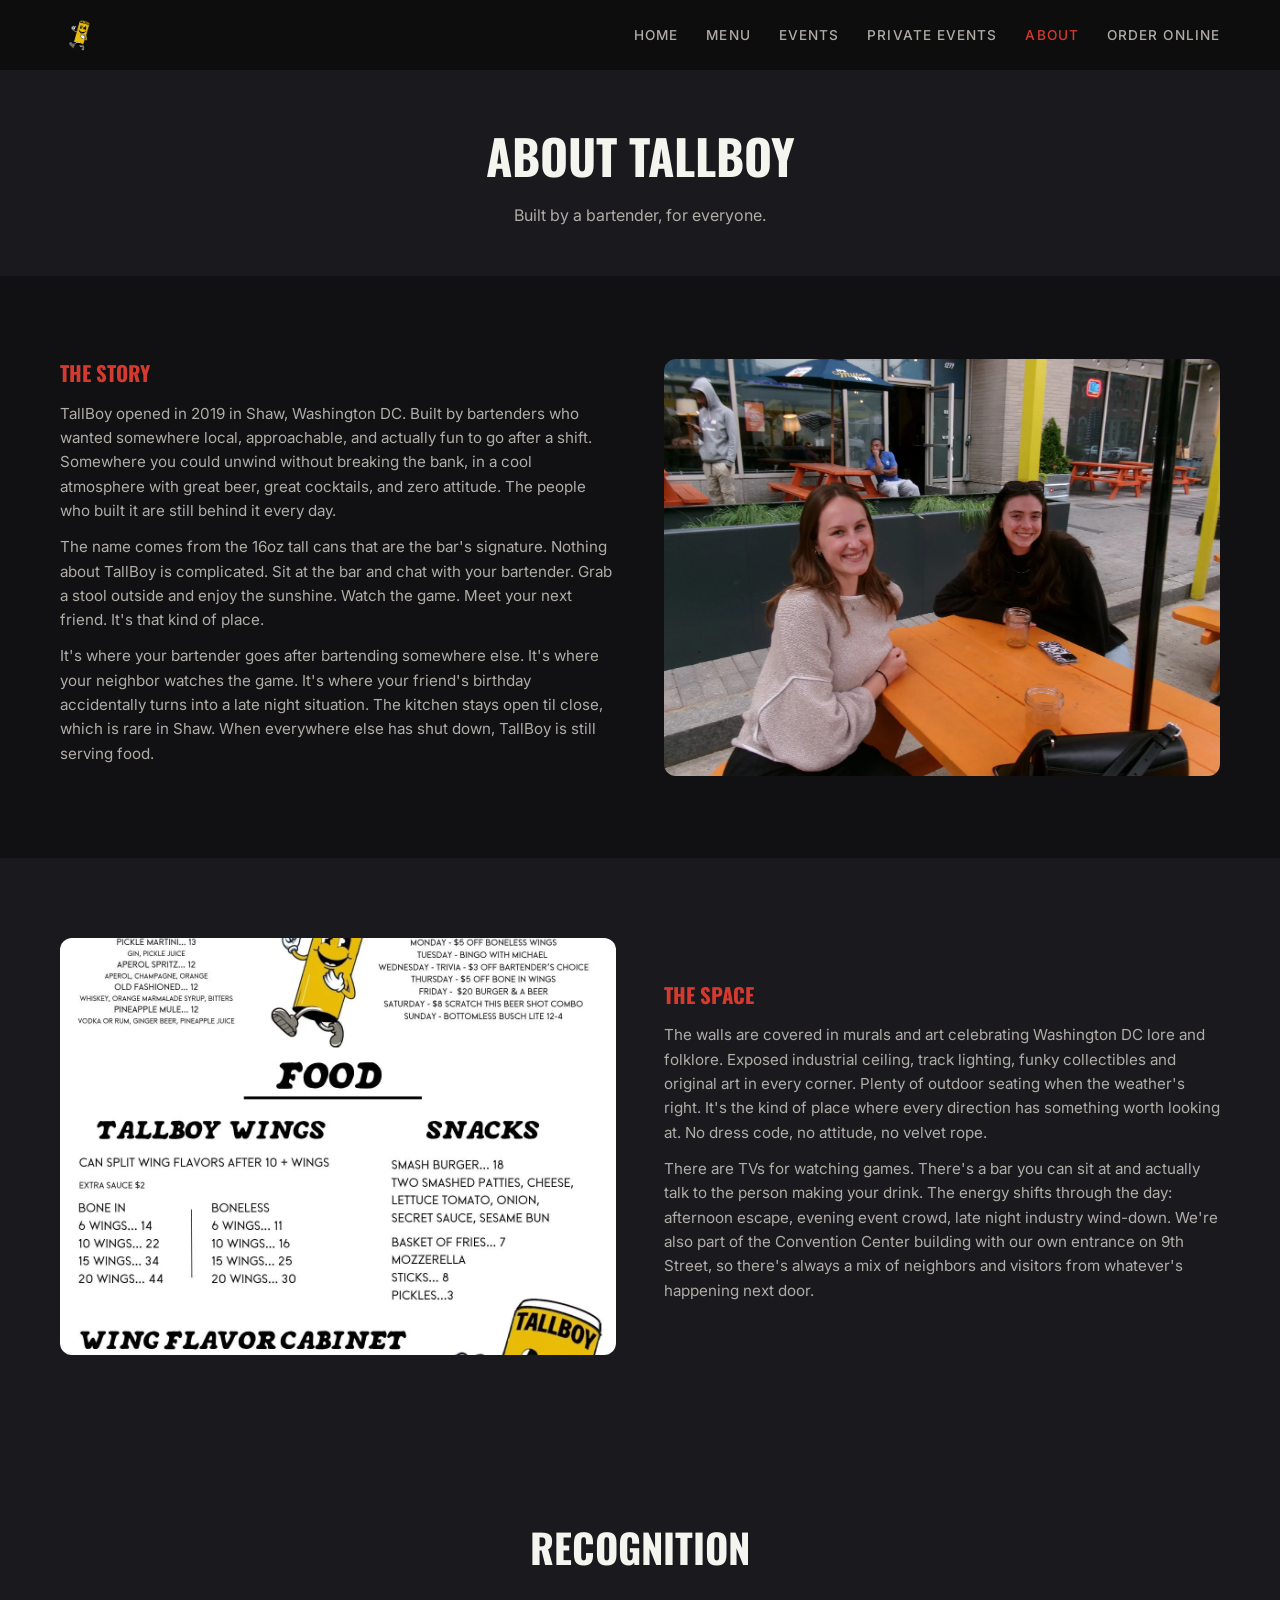
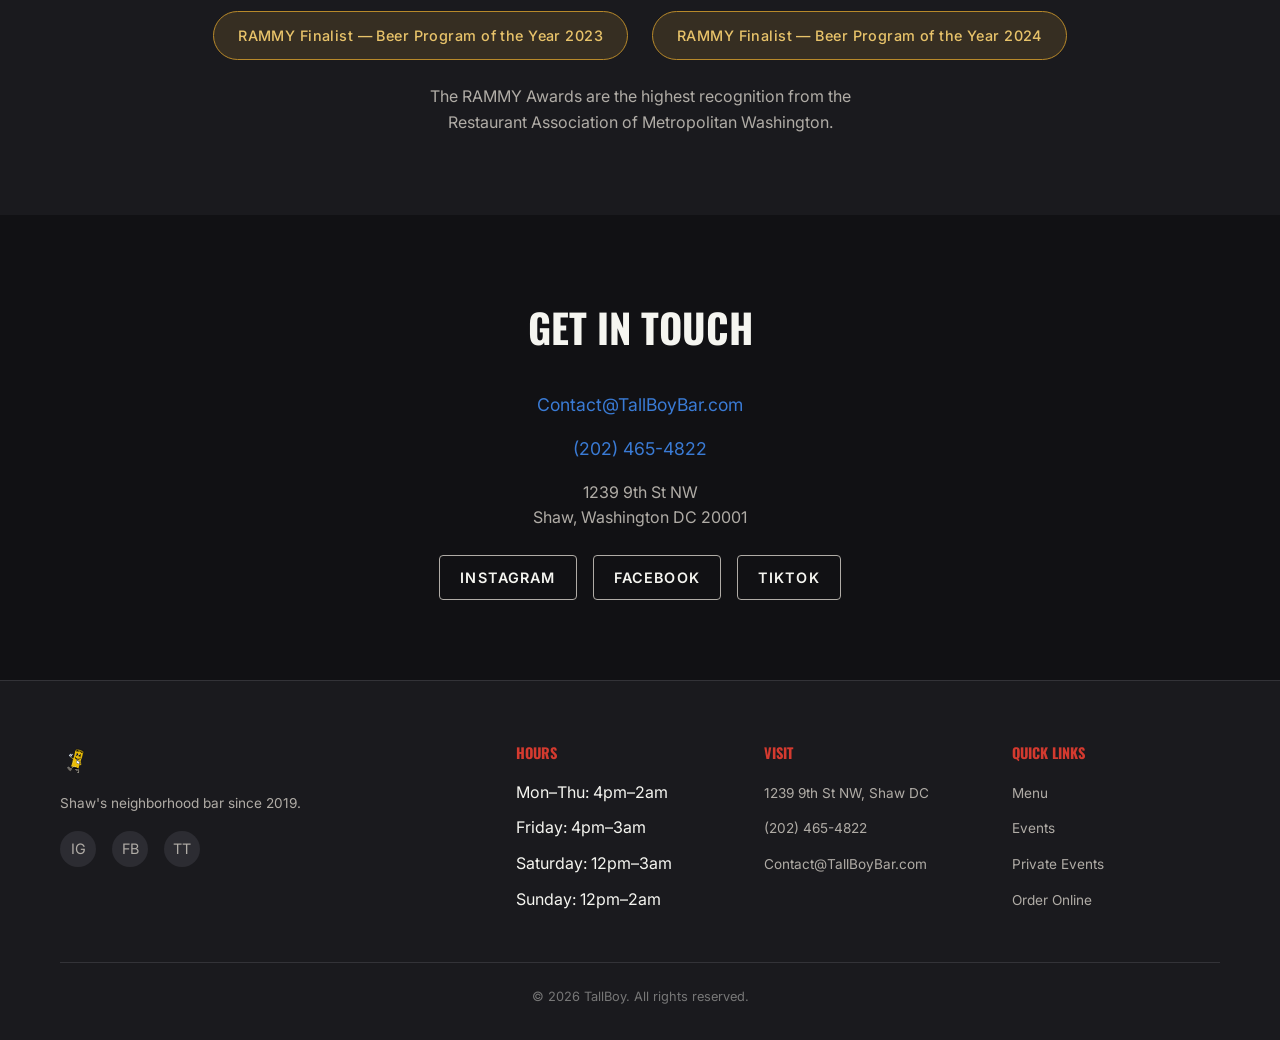
==== about.html @ 4f890cd6 "TallBoy website v2: full menu, live beer list, happy hour, daily deals" ====
<!DOCTYPE html>
<html lang="en">
<head>
  <meta charset="UTF-8">
  <meta name="viewport" content="width=device-width, initial-scale=1.0">
  <title>About — TallBoy | Shaw DC</title>
  <meta name="description" content="TallBoy is a neighborhood bar in Shaw, DC, opened in 2019. Built by bartenders, for bartenders and everyone else. RAMMY-nominated beer, smoked wings, late night food.">

  <meta property="og:title" content="About TallBoy — Shaw's Neighborhood Bar">
  <meta property="og:description" content="Opened in 2019 by a bartender who built the bar he always wanted to drink at. Shaw, DC.">

  <script type="application/ld+json">
  {
    "@context": "https://schema.org",
    "@type": "AboutPage",
    "mainEntity": {
      "@type": "BarOrPub",
      "name": "TallBoy",
      "description": "Shaw's neighborhood bar since 2019. Built by bartenders who wanted somewhere local, approachable, and actually fun. RAMMY-nominated beer program, smoked wings, late night kitchen open til close, outdoor seating, and daily deals every night. Owner operated with the same people who built it still behind it every day.",
      "url": "https://tallboybar.com",
      "telephone": "(202) 465-4822",
      "email": "Contact@TallBoyBar.com",
      "foundingDate": "2019",
      "address": {
        "@type": "PostalAddress",
        "streetAddress": "1239 9th St NW",
        "addressLocality": "Washington",
        "addressRegion": "DC",
        "postalCode": "20001",
        "addressCountry": "US"
      },
      "award": ["RAMMY Finalist, Beer Program of the Year (2023)", "RAMMY Finalist, Beer Program of the Year (2024)"],
      "amenityFeature": [
        { "@type": "LocationFeatureSpecification", "name": "Late Night Kitchen", "value": true, "description": "Kitchen stays open til close. One of the only late night food options in Shaw." },
        { "@type": "LocationFeatureSpecification", "name": "Outdoor Seating", "value": true },
        { "@type": "LocationFeatureSpecification", "name": "Owner Operated", "value": true, "description": "The people who built TallBoy are still behind it every day." },
        { "@type": "LocationFeatureSpecification", "name": "No Rental Fee for Private Events", "value": true },
        { "@type": "LocationFeatureSpecification", "name": "Convention Center Adjacent", "value": true, "description": "Part of the Convention Center building with own entrance on 9th Street." },
        { "@type": "LocationFeatureSpecification", "name": "Pop Art and Murals", "value": true, "description": "Walls covered in murals and original art celebrating Washington DC lore and folklore." }
      ],
      "keywords": "owner operated bar, neighborhood bar Shaw DC, late night food Shaw, convention center bar DC, RAMMY nominated beer, bartender owned bar, outdoor seating bar DC"
    }
  }
  </script>

  <link rel="preconnect" href="https://fonts.googleapis.com">
  <link rel="preconnect" href="https://fonts.gstatic.com" crossorigin>
  <link href="https://fonts.googleapis.com/css2?family=Inter:wght@400;500;600;700&family=Oswald:wght@400;500;600;700&display=swap" rel="stylesheet">
  <link rel="stylesheet" href="styles.css">
</head>
<body>

  <nav class="nav">
    <div class="nav-inner">
      <a href="index.html"><img src="assets/images/tallboy-logo.png" alt="TallBoy" class="nav-logo" onerror="this.outerHTML='<span style=&quot;font-family:Oswald;font-size:1.5rem;font-weight:700;color:#d43a2f;&quot;>TALLBOY</span>'"></a>
      <ul class="nav-links">
        <li><a href="index.html">Home</a></li>
        <li><a href="menu.html">Menu</a></li>
        <li><a href="events.html">Events</a></li>
        <li><a href="private-events.html">Private Events</a></li>
        <li><a href="about.html">About</a></li>
        <li><a href="https://order.toasttab.com/online/tallboy" target="_blank" rel="noopener">Order Online</a></li>
      </ul>
      <button class="nav-toggle" onclick="toggleNav()" aria-label="Toggle navigation"><span></span><span></span><span></span></button>
    </div>
  </nav>

  <div class="page-header">
    <div class="container">
      <h1>About TallBoy</h1>
      <p>Built by a bartender, for everyone.</p>
    </div>
  </div>

  <!-- The Story -->
  <section class="section">
    <div class="container">
      <div class="about-grid">
        <div class="about-text">
          <h3>The Story</h3>
          <p>TallBoy opened in 2019 in Shaw, Washington DC. Built by bartenders who wanted somewhere local, approachable, and actually fun to go after a shift. Somewhere you could unwind without breaking the bank, in a cool atmosphere with great beer, great cocktails, and zero attitude. The people who built it are still behind it every day.</p>
          <p>The name comes from the 16oz tall cans that are the bar's signature. Nothing about TallBoy is complicated. Sit at the bar and chat with your bartender. Grab a stool outside and enjoy the sunshine. Watch the game. Meet your next friend. It's that kind of place.</p>
          <p>It's where your bartender goes after bartending somewhere else. It's where your neighbor watches the game. It's where your friend's birthday accidentally turns into a late night situation. The kitchen stays open til close, which is rare in Shaw. When everywhere else has shut down, TallBoy is still serving food.</p>
        </div>
        <div class="about-img" style="background-image: url('assets/images/tallboy-interior.jpg'); background-size: cover; background-position: center;">
          <span style="display: none;">TallBoy interior</span>
        </div>
      </div>
    </div>
  </section>

  <!-- The Space -->
  <section class="section section-dark">
    <div class="container">
      <div class="about-grid" style="direction: rtl;">
        <div class="about-text" style="direction: ltr;">
          <h3>The Space</h3>
          <p>The walls are covered in murals and art celebrating Washington DC lore and folklore. Exposed industrial ceiling, track lighting, funky collectibles and original art in every corner. Plenty of outdoor seating when the weather's right. It's the kind of place where every direction has something worth looking at. No dress code, no attitude, no velvet rope.</p>
          <p>There are TVs for watching games. There's a bar you can sit at and actually talk to the person making your drink. The energy shifts through the day: afternoon escape, evening event crowd, late night industry wind-down. We're also part of the Convention Center building with our own entrance on 9th Street, so there's always a mix of neighbors and visitors from whatever's happening next door.</p>
        </div>
        <div class="about-img" style="direction: ltr; background-image: url('assets/images/tallboy-space.jpg'); background-size: cover; background-position: center;">
          <span style="display: none;">TallBoy space</span>
        </div>
      </div>
    </div>
  </section>

  <!-- Awards -->
  <section class="section section-dark">
    <div class="container text-center">
      <h2 class="section-title">Recognition</h2>
      <div style="margin-top: 32px; display: flex; justify-content: center; gap: 24px; flex-wrap: wrap;">
        <div class="badge badge-gold" style="font-size: 0.9rem; padding: 12px 24px;">RAMMY Finalist — Beer Program of the Year 2023</div>
        <div class="badge badge-gold" style="font-size: 0.9rem; padding: 12px 24px;">RAMMY Finalist — Beer Program of the Year 2024</div>
      </div>
      <p style="color: var(--text-secondary); margin-top: 24px; max-width: 500px; margin-left: auto; margin-right: auto;">The RAMMY Awards are the highest recognition from the Restaurant Association of Metropolitan Washington.</p>
    </div>
  </section>

  <!-- Contact -->
  <section class="section">
    <div class="container">
      <h2 class="section-title">Get in Touch</h2>
      <div style="text-align: center; max-width: 400px; margin: 32px auto 0;">
        <p style="margin-bottom: 16px;"><a href="mailto:Contact@TallBoyBar.com" style="font-size: 1.1rem;">Contact@TallBoyBar.com</a></p>
        <p style="margin-bottom: 16px;"><a href="tel:2024654822" style="font-size: 1.1rem;">(202) 465-4822</a></p>
        <p style="color: var(--text-secondary);">1239 9th St NW<br>Shaw, Washington DC 20001</p>
        <div style="margin-top: 24px; display: flex; justify-content: center; gap: 16px;">
          <a href="https://www.instagram.com/tallboybar/" target="_blank" rel="noopener" class="btn btn-outline" style="padding: 10px 20px;">Instagram</a>
          <a href="https://www.facebook.com/tallboybar/" target="_blank" rel="noopener" class="btn btn-outline" style="padding: 10px 20px;">Facebook</a>
          <a href="https://www.tiktok.com/@tallboybar" target="_blank" rel="noopener" class="btn btn-outline" style="padding: 10px 20px;">TikTok</a>
        </div>
      </div>
    </div>
  </section>

  <footer class="footer">
    <div class="container">
      <div class="footer-grid">
        <div class="footer-brand">
          <img src="assets/images/tallboy-logo.png" alt="TallBoy" style="height: 40px;" onerror="this.outerHTML='<span style=&quot;font-family:Oswald;font-size:1.5rem;font-weight:700;color:#d43a2f;&quot;>TALLBOY</span>'">
          <p>Shaw's neighborhood bar since 2019.</p>
          <div class="footer-social">
            <a href="https://www.instagram.com/tallboybar/" target="_blank" rel="noopener">IG</a>
            <a href="https://www.facebook.com/tallboybar/" target="_blank" rel="noopener">FB</a>
            <a href="https://www.tiktok.com/@tallboybar" target="_blank" rel="noopener">TT</a>
          </div>
        </div>
        <div><h4>Hours</h4><ul class="footer-links"><li>Mon–Thu: 4pm–2am</li><li>Friday: 4pm–3am</li><li>Saturday: 12pm–3am</li><li>Sunday: 12pm–2am</li></ul></div>
        <div><h4>Visit</h4><ul class="footer-links"><li><a href="https://maps.google.com/?q=1239+9th+St+NW+Washington+DC" target="_blank" rel="noopener">1239 9th St NW, Shaw DC</a></li><li><a href="tel:2024654822">(202) 465-4822</a></li><li><a href="mailto:Contact@TallBoyBar.com">Contact@TallBoyBar.com</a></li></ul></div>
        <div><h4>Quick Links</h4><ul class="footer-links"><li><a href="menu.html">Menu</a></li><li><a href="events.html">Events</a></li><li><a href="private-events.html">Private Events</a></li><li><a href="https://order.toasttab.com/online/tallboy" target="_blank" rel="noopener">Order Online</a></li></ul></div>
      </div>
      <div class="footer-bottom">&copy; 2026 TallBoy. All rights reserved.</div>
    </div>
  </footer>

  <script src="site.js"></script>
</body>
</html>
---- styles.css ----
/* ═══════════════════════════════════════════════════════════
   TallBoy Bar — tallboybar.com
   Mobile-first, dark theme, fast loading
   ═══════════════════════════════════════════════════════════ */

:root {
  /* Dark base — matches the industrial ceiling and dark beams */
  --bg-primary: #111114;
  --bg-secondary: #1a1a1e;
  --bg-card: #232328;
  --bg-accent: #2c2c32;
  /* Text */
  --text-primary: #f5f5f0;
  --text-secondary: #b0aca6;
  --text-muted: #777;
  /* Primary accent — red, from the bar's pop art and mural palette */
  --red: #d43a2f;
  --red-light: #e8524a;
  --red-dark: #b22d23;
  /* Secondary accent — blue, from the bar's pop art and mural palette */
  --blue: #3a7bd5;
  --blue-light: #5a9ae6;
  --blue-dark: #2a5fa8;
  /* Gold — reserved for awards and credibility badges only */
  --gold: #d4a437;
  --gold-light: #e8c36a;
  --gold-dark: #b8892a;
  --green: #27ae60;
  --border: #333338;
  --font-display: 'Oswald', 'Impact', sans-serif;
  --font-body: 'Inter', -apple-system, BlinkMacSystemFont, 'Segoe UI', sans-serif;
  --max-width: 1200px;
  --nav-height: 70px;
}

* { margin: 0; padding: 0; box-sizing: border-box; }

html {
  scroll-behavior: smooth;
  -webkit-text-size-adjust: 100%;
}

body {
  font-family: var(--font-body);
  background: var(--bg-primary);
  color: var(--text-primary);
  line-height: 1.6;
  overflow-x: hidden;
}

a { color: var(--blue); text-decoration: none; transition: color 0.2s; }
a:hover { color: var(--blue-light); }

img { max-width: 100%; height: auto; display: block; }

.container {
  max-width: var(--max-width);
  margin: 0 auto;
  padding: 0 20px;
}

/* ── Navigation ─────────────────────────────────────────── */

.nav {
  position: fixed;
  top: 0;
  left: 0;
  right: 0;
  height: var(--nav-height);
  background: rgba(13, 13, 13, 0.95);
  backdrop-filter: blur(10px);
  -webkit-backdrop-filter: blur(10px);
  z-index: 1000;
  border-bottom: 1px solid var(--border);
}

.nav-inner {
  max-width: var(--max-width);
  margin: 0 auto;
  padding: 0 20px;
  height: 100%;
  display: flex;
  align-items: center;
  justify-content: space-between;
}

.nav-logo {
  height: 50px;
  width: auto;
}

.nav-links {
  display: flex;
  gap: 28px;
  list-style: none;
}

.nav-links a {
  color: var(--text-secondary);
  font-size: 0.85rem;
  font-weight: 500;
  text-transform: uppercase;
  letter-spacing: 0.08em;
  transition: color 0.2s;
}

.nav-links a:hover,
.nav-links a.active {
  color: var(--red);
}

.nav-toggle {
  display: none;
  background: none;
  border: none;
  cursor: pointer;
  padding: 8px;
}

.nav-toggle span {
  display: block;
  width: 24px;
  height: 2px;
  background: var(--text-primary);
  margin: 6px 0;
  transition: all 0.3s;
}

/* ── Mobile Nav ─────────────────────────────────────────── */

@media (max-width: 768px) {
  .nav-links {
    display: none;
    position: fixed;
    top: var(--nav-height);
    left: 0;
    right: 0;
    bottom: 0;
    background: var(--bg-primary);
    flex-direction: column;
    align-items: center;
    justify-content: center;
    gap: 32px;
  }

  .nav-links.open { display: flex; }

  .nav-links a {
    font-size: 1.2rem;
  }

  .nav-toggle { display: block; }
}

/* ── Hero ───────────────────────────────────────────────── */

.hero {
  position: relative;
  min-height: 100vh;
  display: flex;
  align-items: center;
  justify-content: center;
  text-align: center;
  padding: var(--nav-height) 20px 60px;
  overflow: hidden;
}

.hero-bg {
  position: absolute;
  inset: 0;
  background-size: cover;
  background-position: center;
  filter: brightness(0.35);
}

.hero-content {
  position: relative;
  z-index: 2;
  max-width: 700px;
}

.hero h1 {
  font-family: var(--font-display);
  font-size: clamp(2.5rem, 8vw, 5rem);
  font-weight: 700;
  text-transform: uppercase;
  line-height: 1.05;
  margin-bottom: 20px;
  color: var(--text-primary);
}

.hero p {
  font-size: clamp(1rem, 2.5vw, 1.25rem);
  color: var(--text-secondary);
  margin-bottom: 32px;
  max-width: 500px;
  margin-left: auto;
  margin-right: auto;
}

.hero-badges {
  display: flex;
  gap: 12px;
  justify-content: center;
  flex-wrap: wrap;
  margin-bottom: 36px;
}

.badge {
  display: inline-flex;
  align-items: center;
  gap: 6px;
  background: rgba(58, 123, 213, 0.15);
  border: 1px solid var(--blue-dark);
  color: var(--blue-light);
  padding: 8px 16px;
  border-radius: 100px;
  font-size: 0.8rem;
  font-weight: 500;
  letter-spacing: 0.03em;
}

.badge-gold {
  background: rgba(212, 164, 55, 0.15);
  border-color: var(--gold-dark);
  color: var(--gold-light);
}

.btn {
  display: inline-block;
  padding: 14px 36px;
  font-size: 0.9rem;
  font-weight: 600;
  text-transform: uppercase;
  letter-spacing: 0.08em;
  border: none;
  border-radius: 4px;
  cursor: pointer;
  transition: all 0.2s;
}

.btn-gold, .btn-red {
  background: var(--red);
  color: var(--text-primary);
}

.btn-gold:hover, .btn-red:hover {
  background: var(--red-light);
  color: var(--text-primary);
}

.btn-outline {
  background: transparent;
  color: var(--text-primary);
  border: 1px solid var(--text-secondary);
}

.btn-outline:hover {
  border-color: var(--blue);
  color: var(--blue);
}

.hero-ctas {
  display: flex;
  gap: 16px;
  justify-content: center;
  flex-wrap: wrap;
}

/* ── Section Styles ─────────────────────────────────────── */

.section {
  padding: 80px 0;
}

.section-dark {
  background: var(--bg-secondary);
}

.section-title {
  font-family: var(--font-display);
  font-size: clamp(1.8rem, 4vw, 2.5rem);
  text-transform: uppercase;
  text-align: center;
  margin-bottom: 12px;
}

.section-subtitle {
  text-align: center;
  color: var(--text-secondary);
  font-size: 1rem;
  margin-bottom: 48px;
  max-width: 600px;
  margin-left: auto;
  margin-right: auto;
}

/* ── Info Bar (hours/location strip) ────────────────────── */

.info-bar {
  background: var(--red-dark);
  color: var(--text-primary);
  text-align: center;
  padding: 14px 20px;
  font-size: 0.9rem;
  font-weight: 600;
  letter-spacing: 0.03em;
}

.info-bar a { color: var(--bg-primary); text-decoration: underline; }

/* ── Feature Cards ──────────────────────────────────────── */

.features {
  display: grid;
  grid-template-columns: repeat(auto-fit, minmax(280px, 1fr));
  gap: 24px;
}

.feature-card {
  background: var(--bg-card);
  border-radius: 12px;
  overflow: hidden;
  transition: transform 0.2s;
}

.feature-card:hover { transform: translateY(-4px); }

.feature-card-img {
  height: 220px;
  background-size: cover;
  background-position: center;
}

.feature-card-body {
  padding: 24px;
}

.feature-card-body h3 {
  font-family: var(--font-display);
  font-size: 1.3rem;
  text-transform: uppercase;
  margin-bottom: 8px;
}

.feature-card-body p {
  color: var(--text-secondary);
  font-size: 0.9rem;
}

/* ── Events Grid ────────────────────────────────────────── */

.events-week {
  display: grid;
  grid-template-columns: repeat(7, 1fr);
  gap: 8px;
}

@media (max-width: 768px) {
  .events-week {
    grid-template-columns: 1fr;
    gap: 12px;
  }
}

.event-day {
  background: var(--bg-card);
  border-radius: 8px;
  padding: 16px;
  min-height: 120px;
}

.event-day-label {
  font-family: var(--font-display);
  font-size: 0.85rem;
  text-transform: uppercase;
  color: var(--red);
  margin-bottom: 10px;
  letter-spacing: 0.05em;
}

.event-item {
  background: var(--bg-accent);
  border-radius: 6px;
  padding: 10px 12px;
  margin-bottom: 8px;
}

.event-item-name {
  font-weight: 600;
  font-size: 0.85rem;
  margin-bottom: 2px;
}

.event-item-time {
  font-size: 0.75rem;
  color: var(--text-muted);
}

/* ── Convention Banner ──────────────────────────────────── */

.convention-banner {
  background: linear-gradient(135deg, var(--bg-card) 0%, var(--bg-accent) 100%);
  border: 1px solid var(--border);
  border-radius: 12px;
  padding: 32px;
  margin-top: 48px;
  text-align: center;
}

.convention-banner h3 {
  font-family: var(--font-display);
  font-size: 1.4rem;
  text-transform: uppercase;
  margin-bottom: 8px;
  color: var(--red);
}

.convention-list {
  display: grid;
  grid-template-columns: repeat(auto-fit, minmax(250px, 1fr));
  gap: 16px;
  margin-top: 24px;
  text-align: left;
}

.convention-item {
  background: var(--bg-primary);
  border-radius: 8px;
  padding: 16px;
}

.convention-item-name {
  font-weight: 600;
  font-size: 0.95rem;
  margin-bottom: 4px;
}

.convention-item-date {
  font-size: 0.8rem;
  color: var(--text-muted);
}

.convention-item-attendance {
  font-size: 0.75rem;
  color: var(--blue);
  margin-top: 4px;
}

/* ── Menu Section ───────────────────────────────────────── */

.menu-category {
  margin-bottom: 48px;
}

.menu-category h3 {
  font-family: var(--font-display);
  font-size: 1.5rem;
  text-transform: uppercase;
  color: var(--red);
  margin-bottom: 20px;
  padding-bottom: 8px;
  border-bottom: 1px solid var(--border);
}

.menu-items {
  display: grid;
  grid-template-columns: repeat(auto-fit, minmax(300px, 1fr));
  gap: 16px;
}

.menu-item {
  display: flex;
  justify-content: space-between;
  align-items: baseline;
  padding: 12px 0;
  border-bottom: 1px dotted var(--border);
}

.menu-item-name {
  font-weight: 600;
  font-size: 0.95rem;
}

.menu-item-desc {
  font-size: 0.8rem;
  color: var(--text-secondary);
  margin-top: 2px;
}

.menu-item-price {
  font-weight: 600;
  color: var(--red);
  white-space: nowrap;
  margin-left: 16px;
}

/* ── Happy Hour Banner ──────────────────────────────────── */

.happy-hour {
  background: linear-gradient(135deg, var(--red-dark) 0%, var(--red) 100%);
  color: var(--text-primary);
  border-radius: 12px;
  padding: 36px;
  text-align: center;
  margin-bottom: 48px;
}

.happy-hour h3 {
  font-family: var(--font-display);
  font-size: 1.8rem;
  text-transform: uppercase;
  margin-bottom: 8px;
}

.happy-hour p {
  font-size: 1.1rem;
  font-weight: 500;
}

.happy-hour-items {
  display: flex;
  justify-content: center;
  gap: 32px;
  margin-top: 20px;
  flex-wrap: wrap;
}

.happy-hour-item {
  text-align: center;
}

.happy-hour-price {
  font-family: var(--font-display);
  font-size: 2rem;
  font-weight: 700;
}

.happy-hour-label {
  font-size: 0.85rem;
  font-weight: 600;
}

/* ── Tap List ───────────────────────────────────────────── */

.tap-list {
  display: grid;
  grid-template-columns: repeat(auto-fill, minmax(280px, 1fr));
  gap: 12px;
}

.tap-item {
  display: flex;
  justify-content: space-between;
  align-items: center;
  background: var(--bg-card);
  padding: 14px 18px;
  border-radius: 8px;
  border-left: 3px solid var(--red);
}

.tap-name { font-weight: 600; font-size: 0.9rem; }
.tap-brewery { font-size: 0.8rem; color: var(--text-secondary); }
.tap-style { font-size: 0.75rem; color: var(--text-muted); }
.tap-abv { font-size: 0.8rem; color: var(--blue); font-weight: 600; }

/* ── About Section ──────────────────────────────────────── */

.about-grid {
  display: grid;
  grid-template-columns: 1fr 1fr;
  gap: 48px;
  align-items: center;
}

@media (max-width: 768px) {
  .about-grid { grid-template-columns: 1fr; }
}

.about-text h3 {
  font-family: var(--font-display);
  font-size: 1.3rem;
  text-transform: uppercase;
  color: var(--red);
  margin-bottom: 12px;
  margin-top: 24px;
}

.about-text h3:first-child { margin-top: 0; }

.about-text p {
  color: var(--text-secondary);
  font-size: 0.95rem;
  margin-bottom: 12px;
}

.about-img {
  border-radius: 12px;
  overflow: hidden;
  aspect-ratio: 4/3;
  background: var(--bg-card);
  display: flex;
  align-items: center;
  justify-content: center;
  color: var(--text-muted);
  font-size: 0.85rem;
}

/* ── Private Events / Contact Form ──────────────────────── */

.form-grid {
  display: grid;
  grid-template-columns: 1fr 1fr;
  gap: 48px;
}

@media (max-width: 768px) {
  .form-grid { grid-template-columns: 1fr; }
}

.form-info h3 {
  font-family: var(--font-display);
  font-size: 1.3rem;
  text-transform: uppercase;
  color: var(--red);
  margin-bottom: 12px;
}

.form-info p {
  color: var(--text-secondary);
  font-size: 0.95rem;
  margin-bottom: 24px;
}

.form-group {
  margin-bottom: 20px;
}

.form-group label {
  display: block;
  font-size: 0.85rem;
  font-weight: 500;
  color: var(--text-secondary);
  margin-bottom: 6px;
}

.form-group input,
.form-group select,
.form-group textarea {
  width: 100%;
  padding: 12px 16px;
  background: var(--bg-card);
  border: 1px solid var(--border);
  border-radius: 6px;
  color: var(--text-primary);
  font-family: var(--font-body);
  font-size: 0.9rem;
  transition: border-color 0.2s;
}

.form-group input:focus,
.form-group select:focus,
.form-group textarea:focus {
  outline: none;
  border-color: var(--blue);
}

.form-group textarea { min-height: 120px; resize: vertical; }

/* ── Email Signup ───────────────────────────────────────── */

.email-signup {
  background: var(--bg-card);
  border-radius: 12px;
  padding: 48px;
  text-align: center;
  max-width: 600px;
  margin: 0 auto;
}

.email-signup h3 {
  font-family: var(--font-display);
  font-size: 1.5rem;
  text-transform: uppercase;
  margin-bottom: 8px;
}

.email-signup p {
  color: var(--text-secondary);
  margin-bottom: 24px;
  font-size: 0.9rem;
}

.email-form {
  display: flex;
  gap: 12px;
}

.email-form input {
  flex: 1;
  padding: 14px 18px;
  background: var(--bg-primary);
  border: 1px solid var(--border);
  border-radius: 6px;
  color: var(--text-primary);
  font-size: 0.9rem;
}

.email-form input:focus { outline: none; border-color: var(--blue); }

@media (max-width: 480px) {
  .email-form { flex-direction: column; }
  .email-signup { padding: 32px 20px; }
}

/* ── Footer ─────────────────────────────────────────────── */

.footer {
  background: var(--bg-secondary);
  border-top: 1px solid var(--border);
  padding: 60px 0 32px;
}

.footer-grid {
  display: grid;
  grid-template-columns: 2fr 1fr 1fr 1fr;
  gap: 40px;
  margin-bottom: 40px;
}

@media (max-width: 768px) {
  .footer-grid {
    grid-template-columns: 1fr 1fr;
    gap: 32px;
  }
}

@media (max-width: 480px) {
  .footer-grid { grid-template-columns: 1fr; }
}

.footer-brand p {
  color: var(--text-secondary);
  font-size: 0.85rem;
  margin-top: 12px;
  max-width: 280px;
}

.footer h4 {
  font-family: var(--font-display);
  text-transform: uppercase;
  font-size: 0.9rem;
  margin-bottom: 16px;
  color: var(--red);
}

.footer-links {
  list-style: none;
}

.footer-links li { margin-bottom: 10px; }
.footer-links a { color: var(--text-secondary); font-size: 0.85rem; }
.footer-links a:hover { color: var(--red); }

.footer-social {
  display: flex;
  gap: 16px;
  margin-top: 16px;
}

.footer-social a {
  width: 36px;
  height: 36px;
  display: flex;
  align-items: center;
  justify-content: center;
  background: var(--bg-accent);
  border-radius: 50%;
  color: var(--text-secondary);
  font-size: 0.9rem;
  transition: all 0.2s;
}

.footer-social a:hover {
  background: var(--red);
  color: var(--text-primary);
}

.footer-bottom {
  border-top: 1px solid var(--border);
  padding-top: 24px;
  text-align: center;
  font-size: 0.8rem;
  color: var(--text-muted);
}

/* ── Map ────────────────────────────────────────────────── */

.map-container {
  border-radius: 12px;
  overflow: hidden;
  height: 300px;
}

.map-container iframe {
  width: 100%;
  height: 100%;
  border: 0;
}

/* ── Toast Widget ───────────────────────────────────────── */

.toast-notification {
  position: fixed;
  bottom: 24px;
  right: 24px;
  background: var(--bg-card);
  border: 1px solid var(--blue);
  border-radius: 8px;
  padding: 16px 24px;
  font-size: 0.85rem;
  z-index: 2000;
  opacity: 0;
  transform: translateY(20px);
  transition: all 0.3s;
}

.text-red { color: var(--red); }
.text-blue { color: var(--blue); }

.toast-notification.show {
  opacity: 1;
  transform: translateY(0);
}

/* ── Page Header (for inner pages) ──────────────────────── */

.page-header {
  padding: calc(var(--nav-height) + 48px) 0 48px;
  text-align: center;
  background: var(--bg-secondary);
}

.page-header h1 {
  font-family: var(--font-display);
  font-size: clamp(2rem, 5vw, 3rem);
  text-transform: uppercase;
}

.page-header p {
  color: var(--text-secondary);
  margin-top: 8px;
  font-size: 1rem;
}

/* ── Loading States ─────────────────────────────────────── */

.loading-placeholder {
  background: var(--bg-card);
  border-radius: 8px;
  padding: 24px;
  text-align: center;
  color: var(--text-muted);
  font-size: 0.85rem;
}

.skeleton {
  background: linear-gradient(90deg, var(--bg-card) 25%, var(--bg-accent) 50%, var(--bg-card) 75%);
  background-size: 200% 100%;
  animation: skeleton-pulse 1.5s infinite;
  border-radius: 6px;
}

@keyframes skeleton-pulse {
  0% { background-position: 200% 0; }
  100% { background-position: -200% 0; }
}

/* ── Utilities ──────────────────────────────────────────── */

.text-gold { color: var(--gold); }
.text-accent { color: var(--red); }
.text-center { text-align: center; }
.mt-24 { margin-top: 24px; }
.mt-48 { margin-top: 48px; }
.mb-24 { margin-bottom: 24px; }
.mb-48 { margin-bottom: 48px; }
.sr-only {
  position: absolute; width: 1px; height: 1px;
  padding: 0; margin: -1px; overflow: hidden;
  clip: rect(0,0,0,0); border: 0;
}
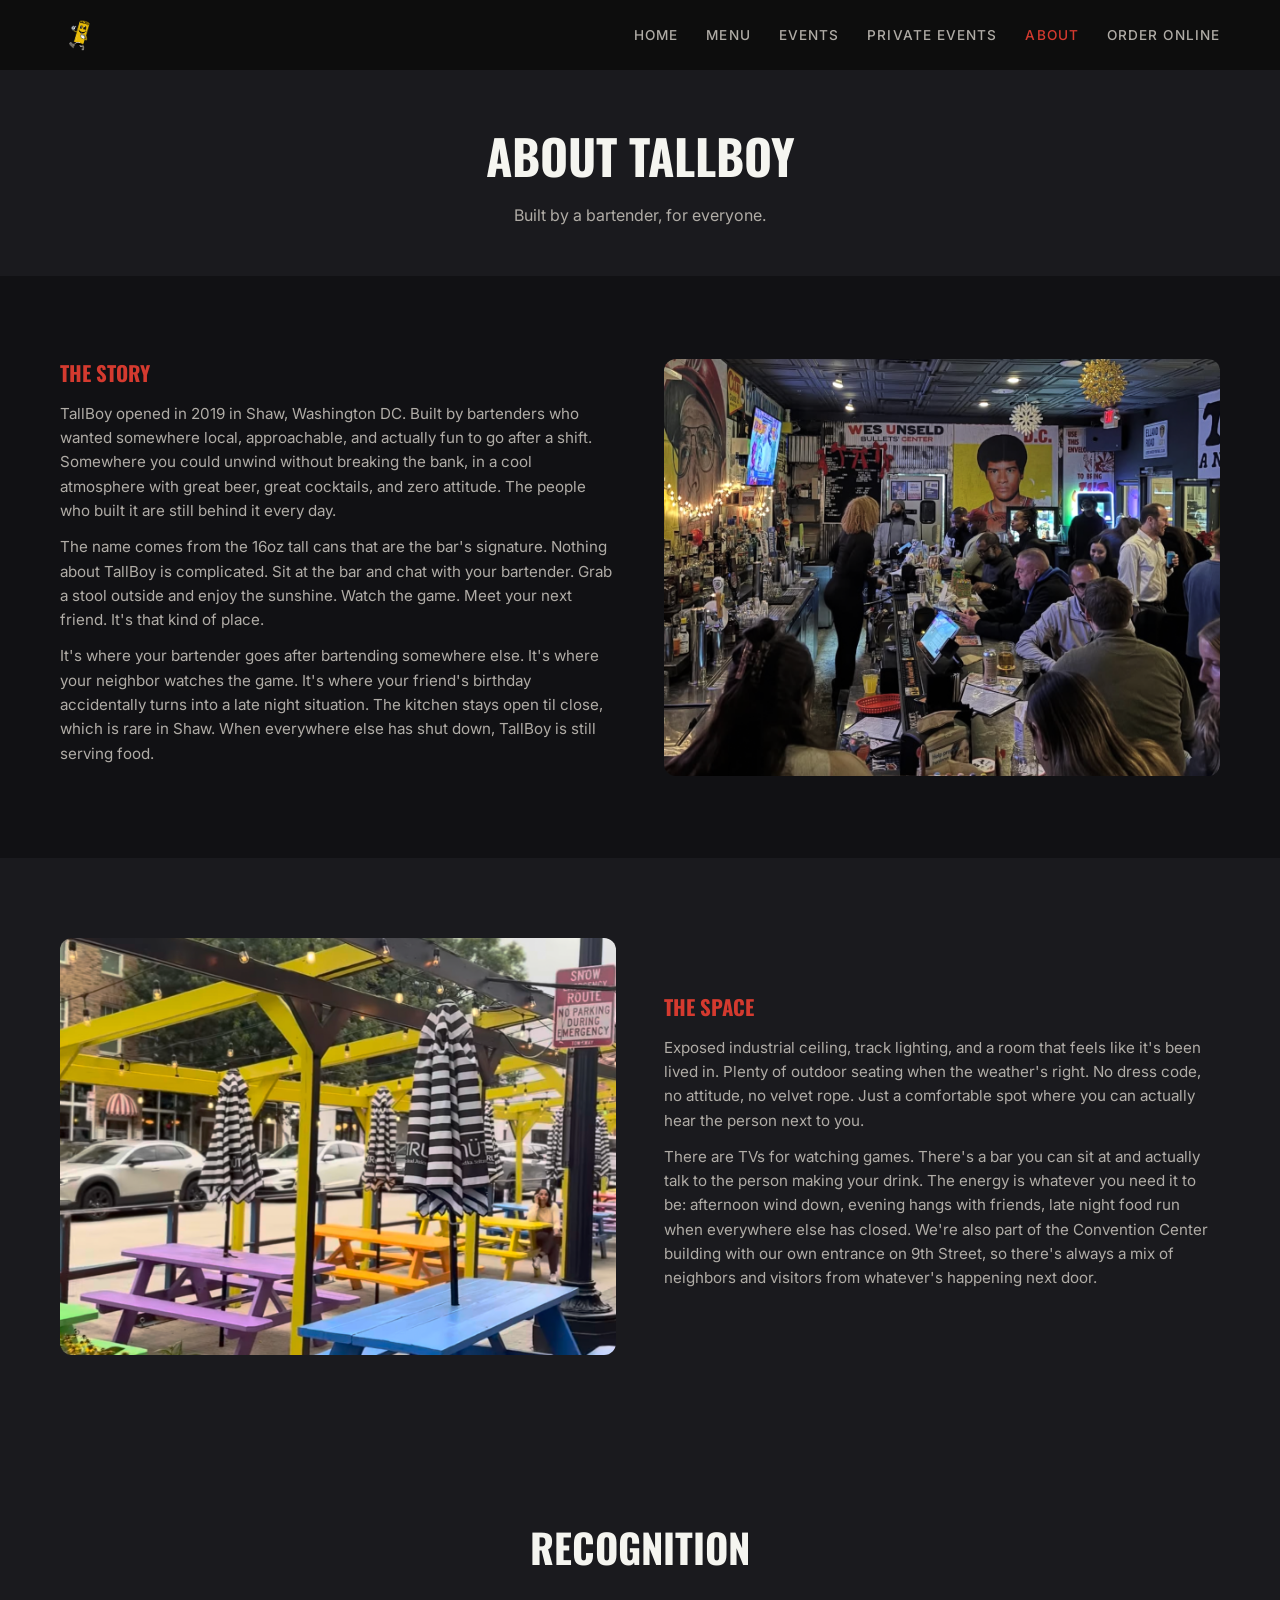
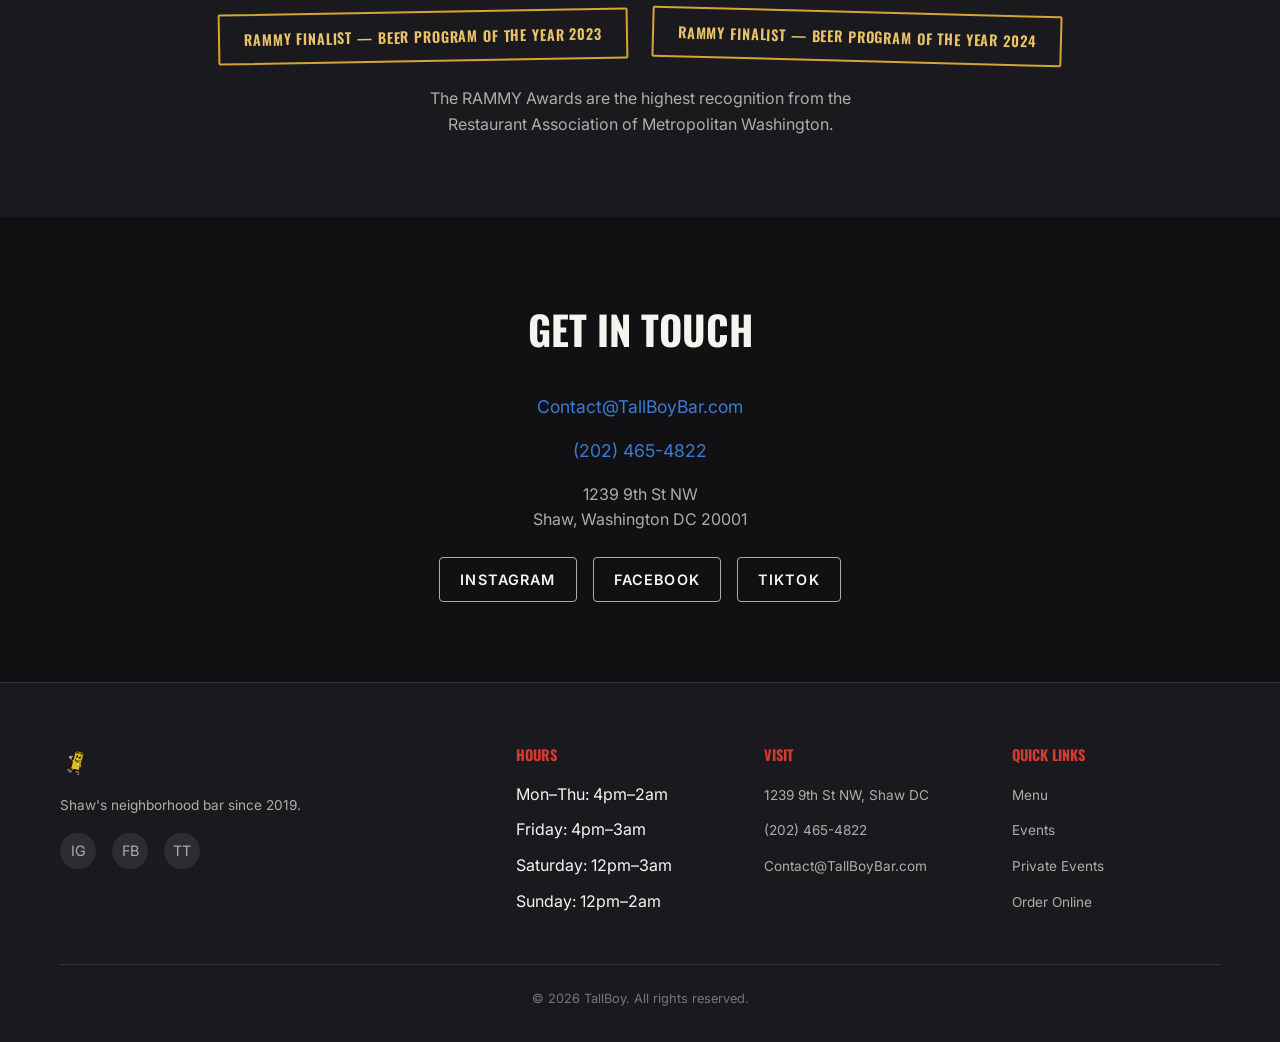
==== commit a8fec62e: "Update site: rebrand away from mural identity, new photos, copy fixes, badge redesign" ====
--- a/about.html
+++ b/about.html
@@ -36,7 +36,7 @@
         { "@type": "LocationFeatureSpecification", "name": "Owner Operated", "value": true, "description": "The people who built TallBoy are still behind it every day." },
         { "@type": "LocationFeatureSpecification", "name": "No Rental Fee for Private Events", "value": true },
         { "@type": "LocationFeatureSpecification", "name": "Convention Center Adjacent", "value": true, "description": "Part of the Convention Center building with own entrance on 9th Street." },
-        { "@type": "LocationFeatureSpecification", "name": "Pop Art and Murals", "value": true, "description": "Walls covered in murals and original art celebrating Washington DC lore and folklore." }
+        { "@type": "LocationFeatureSpecification", "name": "Neighborhood Vibe", "value": true, "description": "Comfortable, lived-in atmosphere. The kind of bar where you know the bartender's name." }
       ],
       "keywords": "owner operated bar, neighborhood bar Shaw DC, late night food Shaw, convention center bar DC, RAMMY nominated beer, bartender owned bar, outdoor seating bar DC"
     }
@@ -82,8 +82,8 @@
           <p>The name comes from the 16oz tall cans that are the bar's signature. Nothing about TallBoy is complicated. Sit at the bar and chat with your bartender. Grab a stool outside and enjoy the sunshine. Watch the game. Meet your next friend. It's that kind of place.</p>
           <p>It's where your bartender goes after bartending somewhere else. It's where your neighbor watches the game. It's where your friend's birthday accidentally turns into a late night situation. The kitchen stays open til close, which is rare in Shaw. When everywhere else has shut down, TallBoy is still serving food.</p>
         </div>
-        <div class="about-img" style="background-image: url('assets/images/tallboy-interior.jpg'); background-size: cover; background-position: center;">
-          <span style="display: none;">TallBoy interior</span>
+        <div class="about-img" style="background-image: url('assets/images/tallboy-bar-busy.png'); background-size: cover; background-position: center;">
+          <span style="display: none;">Busy night at TallBoy</span>
         </div>
       </div>
     </div>
@@ -95,11 +95,11 @@
       <div class="about-grid" style="direction: rtl;">
         <div class="about-text" style="direction: ltr;">
           <h3>The Space</h3>
-          <p>The walls are covered in murals and art celebrating Washington DC lore and folklore. Exposed industrial ceiling, track lighting, funky collectibles and original art in every corner. Plenty of outdoor seating when the weather's right. It's the kind of place where every direction has something worth looking at. No dress code, no attitude, no velvet rope.</p>
-          <p>There are TVs for watching games. There's a bar you can sit at and actually talk to the person making your drink. The energy shifts through the day: afternoon escape, evening event crowd, late night industry wind-down. We're also part of the Convention Center building with our own entrance on 9th Street, so there's always a mix of neighbors and visitors from whatever's happening next door.</p>
+          <p>Exposed industrial ceiling, track lighting, and a room that feels like it's been lived in. Plenty of outdoor seating when the weather's right. No dress code, no attitude, no velvet rope. Just a comfortable spot where you can actually hear the person next to you.</p>
+          <p>There are TVs for watching games. There's a bar you can sit at and actually talk to the person making your drink. The energy is whatever you need it to be: afternoon wind down, evening hangs with friends, late night food run when everywhere else has closed. We're also part of the Convention Center building with our own entrance on 9th Street, so there's always a mix of neighbors and visitors from whatever's happening next door.</p>
         </div>
-        <div class="about-img" style="direction: ltr; background-image: url('assets/images/tallboy-space.jpg'); background-size: cover; background-position: center;">
-          <span style="display: none;">TallBoy space</span>
+        <div class="about-img" style="direction: ltr; background-image: url('assets/images/tallboy-patio.png'); background-size: cover; background-position: center;">
+          <span style="display: none;">TallBoy colorful patio</span>
         </div>
       </div>
     </div>
--- a/styles.css
+++ b/styles.css
@@ -13,11 +13,11 @@
   --text-primary: #f5f5f0;
   --text-secondary: #b0aca6;
   --text-muted: #777;
-  /* Primary accent — red, from the bar's pop art and mural palette */
+  /* Primary accent — red */
   --red: #d43a2f;
   --red-light: #e8524a;
   --red-dark: #b22d23;
-  /* Secondary accent — blue, from the bar's pop art and mural palette */
+  /* Secondary accent — blue */
   --blue: #3a7bd5;
   --blue-light: #5a9ae6;
   --blue-dark: #2a5fa8;
@@ -210,19 +210,26 @@
   display: inline-flex;
   align-items: center;
   gap: 6px;
-  background: rgba(58, 123, 213, 0.15);
-  border: 1px solid var(--blue-dark);
-  color: var(--blue-light);
+  background: transparent;
+  border: 2px solid var(--red);
+  color: var(--text-primary);
   padding: 8px 16px;
-  border-radius: 100px;
+  border-radius: 2px;
+  font-family: var(--font-display);
   font-size: 0.8rem;
-  font-weight: 500;
-  letter-spacing: 0.03em;
-}
+  font-weight: 600;
+  letter-spacing: 0.06em;
+  text-transform: uppercase;
+  transform: rotate(-1deg);
+  position: relative;
+}
+
+.badge:nth-child(2) { transform: rotate(1.5deg); }
+.badge:nth-child(3) { transform: rotate(-0.5deg); }
 
 .badge-gold {
-  background: rgba(212, 164, 55, 0.15);
-  border-color: var(--gold-dark);
+  background: transparent;
+  border-color: var(--gold);
   color: var(--gold-light);
 }
 
@@ -890,3 +897,17 @@
   padding: 0; margin: -1px; overflow: hidden;
   clip: rect(0,0,0,0); border: 0;
 }
+
+/* ── Vibe Photo Grid (responsive) ──────────────────────── */
+
+@media (max-width: 768px) {
+  .section [style*="grid-template-columns: repeat(3"] {
+    grid-template-columns: repeat(2, 1fr) !important;
+  }
+}
+
+@media (max-width: 480px) {
+  .section [style*="grid-template-columns: repeat(3"] {
+    grid-template-columns: 1fr !important;
+  }
+}
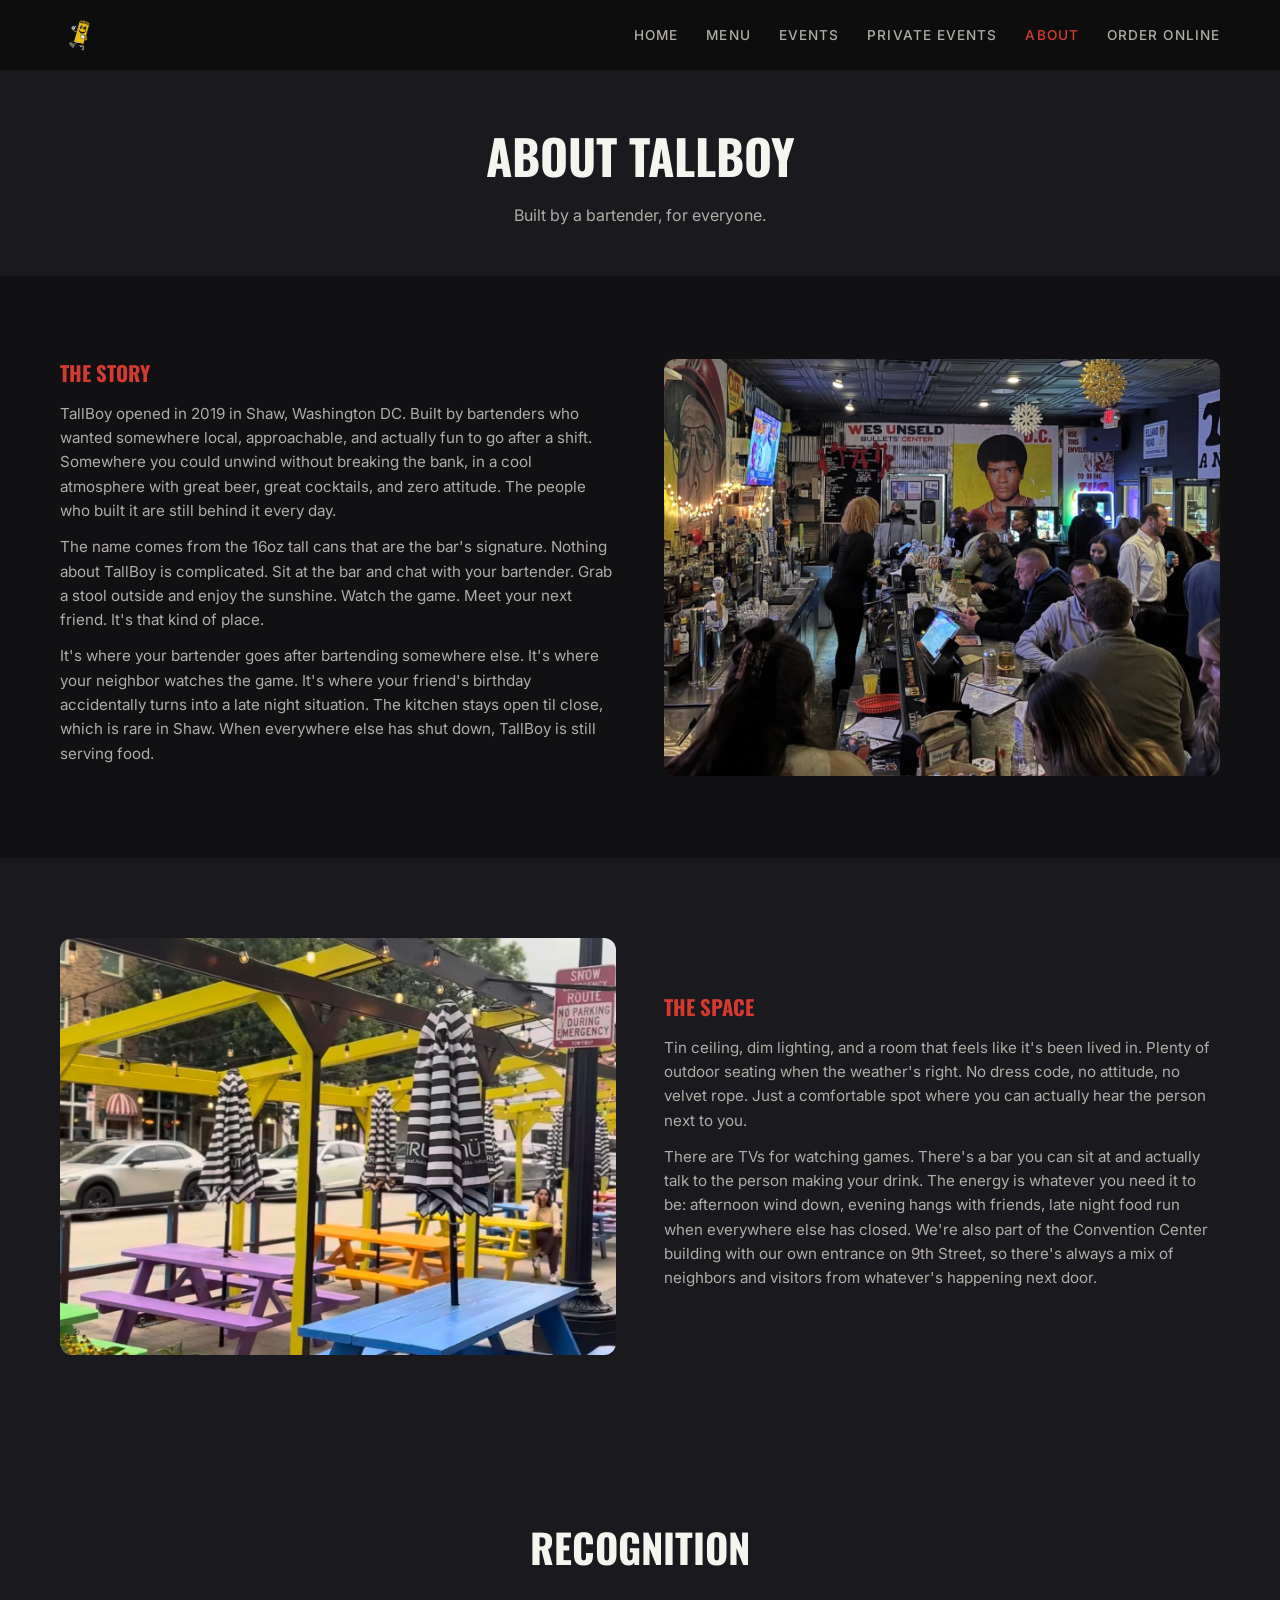
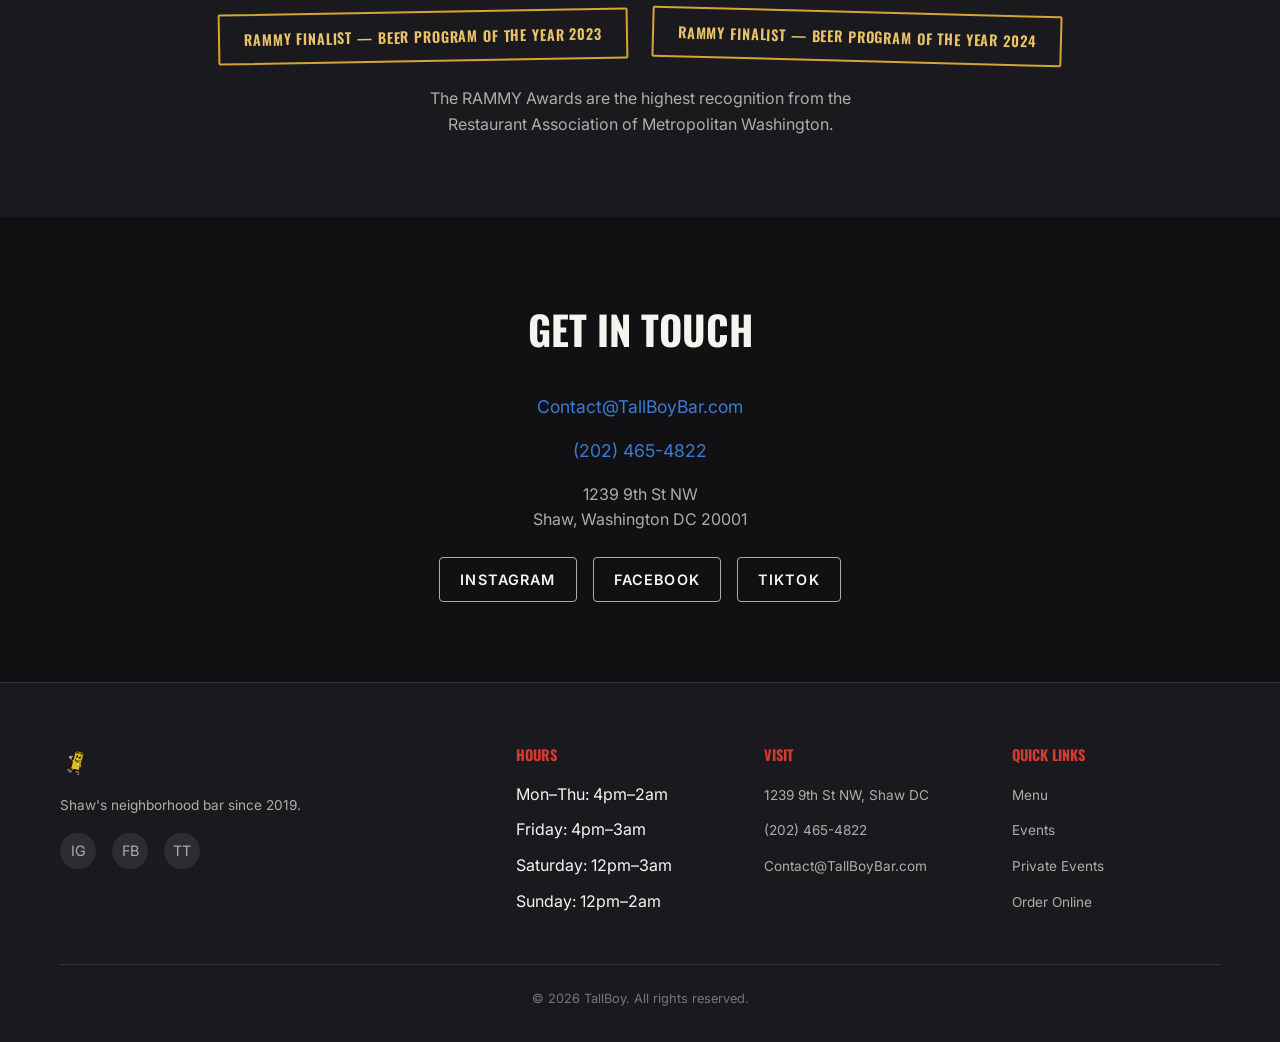
==== commit 220e5796: "Update Space section: tin ceiling, dim lighting" ====
--- a/about.html
+++ b/about.html
@@ -95,7 +95,7 @@
       <div class="about-grid" style="direction: rtl;">
         <div class="about-text" style="direction: ltr;">
           <h3>The Space</h3>
-          <p>Exposed industrial ceiling, track lighting, and a room that feels like it's been lived in. Plenty of outdoor seating when the weather's right. No dress code, no attitude, no velvet rope. Just a comfortable spot where you can actually hear the person next to you.</p>
+          <p>Tin ceiling, dim lighting, and a room that feels like it's been lived in. Plenty of outdoor seating when the weather's right. No dress code, no attitude, no velvet rope. Just a comfortable spot where you can actually hear the person next to you.</p>
           <p>There are TVs for watching games. There's a bar you can sit at and actually talk to the person making your drink. The energy is whatever you need it to be: afternoon wind down, evening hangs with friends, late night food run when everywhere else has closed. We're also part of the Convention Center building with our own entrance on 9th Street, so there's always a mix of neighbors and visitors from whatever's happening next door.</p>
         </div>
         <div class="about-img" style="direction: ltr; background-image: url('assets/images/tallboy-patio.png'); background-size: cover; background-position: center;">
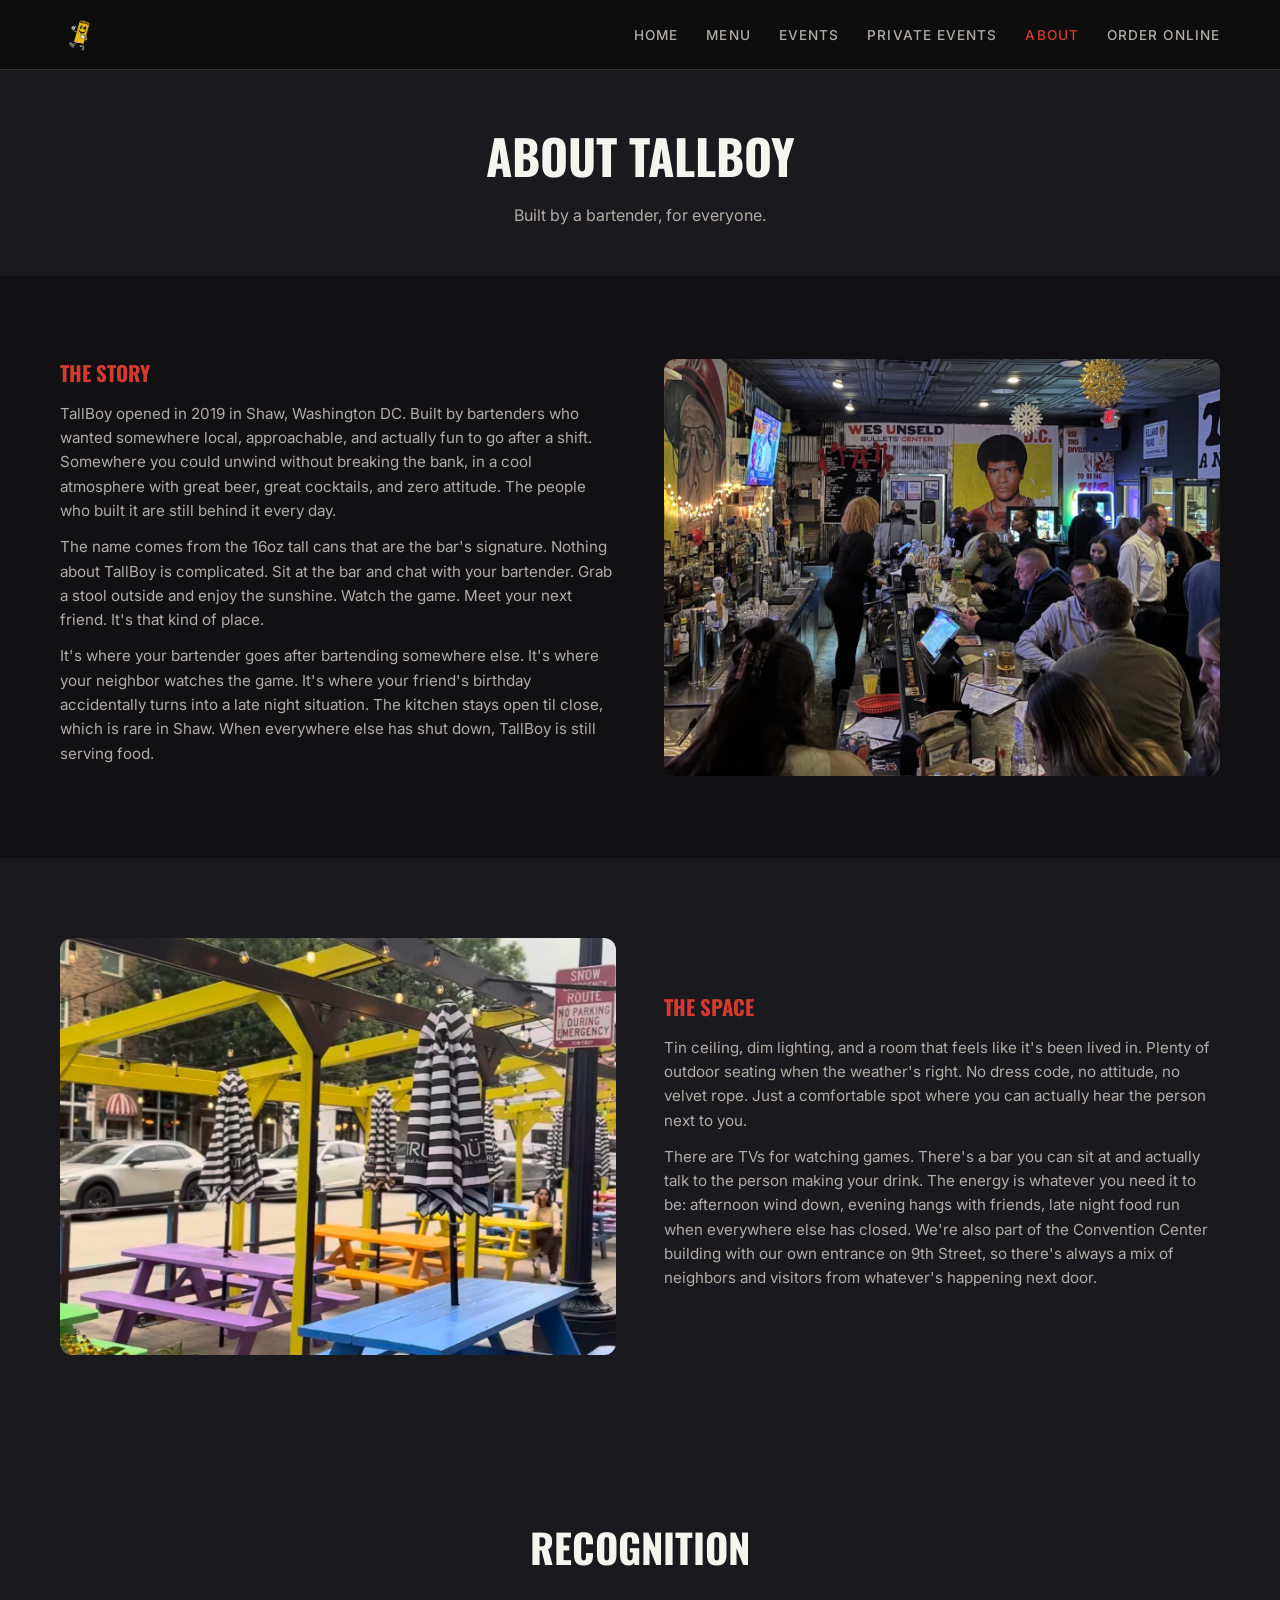
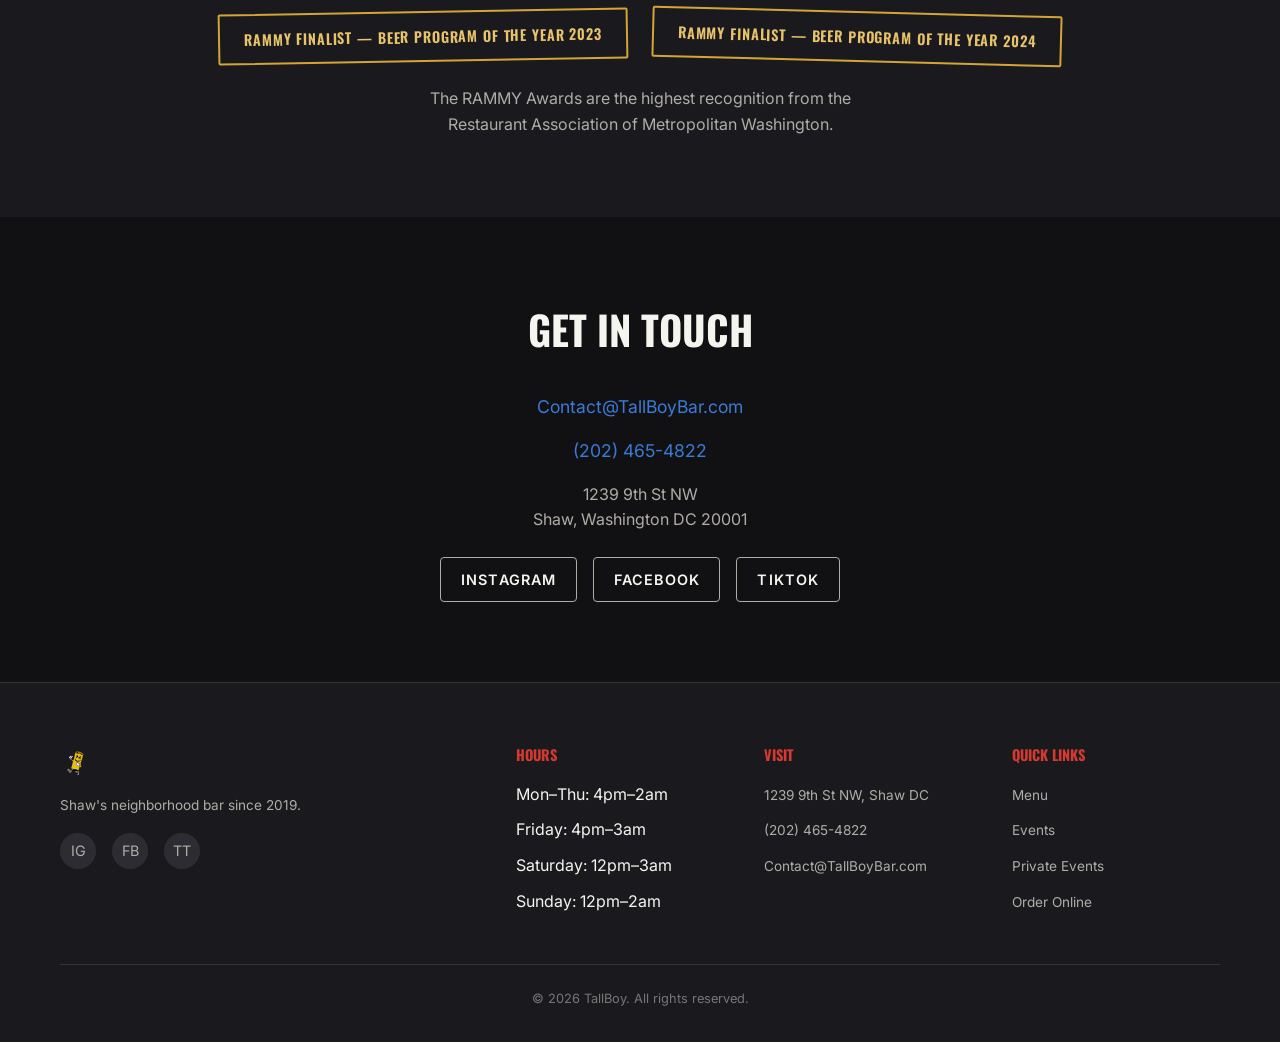
==== commit 8fda0c27: "Bigger mascot, white badge text, fix Toast ordering URL" ====
--- a/about.html
+++ b/about.html
@@ -59,7 +59,7 @@
         <li><a href="events.html">Events</a></li>
         <li><a href="private-events.html">Private Events</a></li>
         <li><a href="about.html">About</a></li>
-        <li><a href="https://order.toasttab.com/online/tallboy" target="_blank" rel="noopener">Order Online</a></li>
+        <li><a href="https://order.toasttab.com/online/tall-boy" target="_blank" rel="noopener">Order Online</a></li>
       </ul>
       <button class="nav-toggle" onclick="toggleNav()" aria-label="Toggle navigation"><span></span><span></span><span></span></button>
     </div>
@@ -148,7 +148,7 @@
         </div>
         <div><h4>Hours</h4><ul class="footer-links"><li>Mon–Thu: 4pm–2am</li><li>Friday: 4pm–3am</li><li>Saturday: 12pm–3am</li><li>Sunday: 12pm–2am</li></ul></div>
         <div><h4>Visit</h4><ul class="footer-links"><li><a href="https://maps.google.com/?q=1239+9th+St+NW+Washington+DC" target="_blank" rel="noopener">1239 9th St NW, Shaw DC</a></li><li><a href="tel:2024654822">(202) 465-4822</a></li><li><a href="mailto:Contact@TallBoyBar.com">Contact@TallBoyBar.com</a></li></ul></div>
-        <div><h4>Quick Links</h4><ul class="footer-links"><li><a href="menu.html">Menu</a></li><li><a href="events.html">Events</a></li><li><a href="private-events.html">Private Events</a></li><li><a href="https://order.toasttab.com/online/tallboy" target="_blank" rel="noopener">Order Online</a></li></ul></div>
+        <div><h4>Quick Links</h4><ul class="footer-links"><li><a href="menu.html">Menu</a></li><li><a href="events.html">Events</a></li><li><a href="private-events.html">Private Events</a></li><li><a href="https://order.toasttab.com/online/tall-boy" target="_blank" rel="noopener">Order Online</a></li></ul></div>
       </div>
       <div class="footer-bottom">&copy; 2026 TallBoy. All rights reserved.</div>
     </div>
--- a/styles.css
+++ b/styles.css
@@ -911,3 +911,501 @@
     grid-template-columns: 1fr !important;
   }
 }
+
+/* ═══════════════════════════════════════════════════════════
+   ROUND 2 UPGRADES — Animations, Mascot, Polish
+   ═══════════════════════════════════════════════════════════ */
+
+/* ── Scroll Reveal Animations ──────────────────────────── */
+
+.reveal {
+  opacity: 0;
+  transform: translateY(30px);
+  transition: opacity 0.6s ease-out, transform 0.6s ease-out;
+}
+
+.reveal.visible {
+  opacity: 1;
+  transform: translateY(0);
+}
+
+.reveal-left {
+  opacity: 0;
+  transform: translateX(-40px);
+  transition: opacity 0.6s ease-out, transform 0.6s ease-out;
+}
+
+.reveal-left.visible {
+  opacity: 1;
+  transform: translateX(0);
+}
+
+.reveal-right {
+  opacity: 0;
+  transform: translateX(40px);
+  transition: opacity 0.6s ease-out, transform 0.6s ease-out;
+}
+
+.reveal-right.visible {
+  opacity: 1;
+  transform: translateX(0);
+}
+
+/* Stagger children inside a reveal group */
+.reveal-stagger > * {
+  opacity: 0;
+  transform: translateY(20px);
+  transition: opacity 0.5s ease-out, transform 0.5s ease-out;
+}
+
+.reveal-stagger.visible > *:nth-child(1) { transition-delay: 0s; opacity: 1; transform: translateY(0); }
+.reveal-stagger.visible > *:nth-child(2) { transition-delay: 0.1s; opacity: 1; transform: translateY(0); }
+.reveal-stagger.visible > *:nth-child(3) { transition-delay: 0.2s; opacity: 1; transform: translateY(0); }
+.reveal-stagger.visible > *:nth-child(4) { transition-delay: 0.3s; opacity: 1; transform: translateY(0); }
+.reveal-stagger.visible > *:nth-child(5) { transition-delay: 0.4s; opacity: 1; transform: translateY(0); }
+.reveal-stagger.visible > *:nth-child(6) { transition-delay: 0.5s; opacity: 1; transform: translateY(0); }
+.reveal-stagger.visible > *:nth-child(7) { transition-delay: 0.6s; opacity: 1; transform: translateY(0); }
+
+/* ── Hero Ken Burns + Staggered Entry ──────────────────── */
+
+.hero-bg {
+  animation: kenBurns 20s ease-in-out infinite alternate;
+}
+
+@keyframes kenBurns {
+  0% { transform: scale(1); }
+  100% { transform: scale(1.08); }
+}
+
+.hero-content h1 {
+  animation: heroSlideUp 0.8s ease-out 0.2s both;
+}
+
+.hero-content > p {
+  animation: heroSlideUp 0.8s ease-out 0.4s both;
+}
+
+.hero-badges {
+  animation: heroSlideUp 0.8s ease-out 0.6s both;
+}
+
+.hero-ctas {
+  animation: heroSlideUp 0.8s ease-out 0.8s both;
+}
+
+@keyframes heroSlideUp {
+  0% { opacity: 0; transform: translateY(24px); }
+  100% { opacity: 1; transform: translateY(0); }
+}
+
+/* ── Nav Shrink on Scroll ──────────────────────────────── */
+
+.nav {
+  transition: height 0.3s ease, background 0.3s ease;
+}
+
+.nav.scrolled {
+  height: 56px;
+  background: rgba(13, 13, 13, 0.98);
+}
+
+.nav.scrolled .nav-logo {
+  height: 36px;
+  transition: height 0.3s ease;
+}
+
+/* ── Open Now Badge ────────────────────────────────────── */
+
+.open-now-badge {
+  display: inline-flex;
+  align-items: center;
+  gap: 8px;
+  background: rgba(39, 174, 96, 0.15);
+  border: 1px solid var(--green);
+  color: var(--green);
+  padding: 6px 14px;
+  border-radius: 20px;
+  font-size: 0.75rem;
+  font-weight: 600;
+  text-transform: uppercase;
+  letter-spacing: 0.08em;
+  position: absolute;
+  top: calc(var(--nav-height) + 16px);
+  right: 24px;
+  z-index: 10;
+  animation: badgePulse 2s ease-in-out infinite;
+}
+
+.open-now-badge.closed {
+  background: rgba(30, 30, 30, 0.85);
+  border-color: rgba(255, 255, 255, 0.4);
+  color: #ffffff;
+  animation: none;
+}
+
+.open-now-dot {
+  width: 8px;
+  height: 8px;
+  border-radius: 50%;
+  background: currentColor;
+}
+
+@keyframes badgePulse {
+  0%, 100% { box-shadow: 0 0 0 0 rgba(39, 174, 96, 0.3); }
+  50% { box-shadow: 0 0 0 8px rgba(39, 174, 96, 0); }
+}
+
+/* ── Button Upgrades ───────────────────────────────────── */
+
+.btn {
+  position: relative;
+  overflow: hidden;
+  transition: all 0.25s ease, transform 0.15s ease;
+}
+
+.btn:hover {
+  transform: translateY(-2px);
+  box-shadow: 0 4px 16px rgba(0, 0, 0, 0.3);
+}
+
+.btn:active {
+  transform: translateY(0);
+}
+
+.btn::after {
+  content: '';
+  position: absolute;
+  top: 50%;
+  left: 50%;
+  width: 0;
+  height: 0;
+  background: rgba(255, 255, 255, 0.15);
+  border-radius: 50%;
+  transform: translate(-50%, -50%);
+  transition: width 0.4s ease, height 0.4s ease;
+}
+
+.btn:hover::after {
+  width: 300px;
+  height: 300px;
+}
+
+/* ── Feature Card Upgrades ─────────────────────────────── */
+
+.feature-card {
+  transition: transform 0.3s ease, box-shadow 0.3s ease;
+  border: 1px solid transparent;
+}
+
+.feature-card:hover {
+  transform: translateY(-6px);
+  box-shadow: 0 12px 32px rgba(0, 0, 0, 0.4);
+  border-color: var(--border);
+}
+
+.feature-card-img {
+  transition: transform 0.4s ease;
+  overflow: hidden;
+}
+
+.feature-card:hover .feature-card-img {
+  transform: scale(1.05);
+}
+
+/* ── Photo Grid Upgrades ──────────────────────────────── */
+
+.vibe-photo {
+  border-radius: 8px;
+  overflow: hidden;
+  aspect-ratio: 4/3;
+  position: relative;
+  cursor: pointer;
+}
+
+.vibe-photo img {
+  width: 100%;
+  height: 100%;
+  object-fit: cover;
+  transition: transform 0.4s ease, filter 0.4s ease;
+}
+
+.vibe-photo:hover img {
+  transform: scale(1.08);
+  filter: brightness(1.1);
+}
+
+.vibe-photo::after {
+  content: '';
+  position: absolute;
+  inset: 0;
+  background: linear-gradient(to top, rgba(0,0,0,0.5) 0%, transparent 50%);
+  opacity: 0;
+  transition: opacity 0.3s ease;
+}
+
+.vibe-photo:hover::after {
+  opacity: 1;
+}
+
+/* ── Events: Tonight Highlight ─────────────────────────── */
+
+.event-day.tonight {
+  border: 1px solid var(--red);
+  box-shadow: 0 0 20px rgba(212, 58, 47, 0.2);
+  position: relative;
+}
+
+.event-day.tonight::before {
+  content: 'TONIGHT';
+  position: absolute;
+  top: -10px;
+  right: 12px;
+  background: var(--red);
+  color: white;
+  font-family: var(--font-display);
+  font-size: 0.65rem;
+  font-weight: 700;
+  letter-spacing: 0.08em;
+  padding: 2px 10px;
+  border-radius: 3px;
+}
+
+/* ── Lightbox ──────────────────────────────────────────── */
+
+.lightbox-overlay {
+  position: fixed;
+  inset: 0;
+  background: rgba(0, 0, 0, 0.92);
+  z-index: 3000;
+  display: flex;
+  align-items: center;
+  justify-content: center;
+  opacity: 0;
+  pointer-events: none;
+  transition: opacity 0.3s ease;
+  cursor: pointer;
+}
+
+.lightbox-overlay.active {
+  opacity: 1;
+  pointer-events: all;
+}
+
+.lightbox-overlay img {
+  max-width: 90vw;
+  max-height: 85vh;
+  border-radius: 8px;
+  transform: scale(0.9);
+  transition: transform 0.3s ease;
+  cursor: default;
+}
+
+.lightbox-overlay.active img {
+  transform: scale(1);
+}
+
+.lightbox-close {
+  position: absolute;
+  top: 20px;
+  right: 24px;
+  color: white;
+  font-size: 2rem;
+  cursor: pointer;
+  opacity: 0.7;
+  transition: opacity 0.2s;
+  background: none;
+  border: none;
+  font-family: var(--font-body);
+}
+
+.lightbox-close:hover { opacity: 1; }
+
+/* ═══════════════════════════════════════════════════════════
+   MASCOT — TallBoy Beer Can Character
+   ═══════════════════════════════════════════════════════════ */
+
+/* ── Mascot Base ───────────────────────────────────────── */
+
+.mascot {
+  position: relative;
+  display: inline-block;
+  pointer-events: auto;
+  cursor: pointer;
+  user-select: none;
+  -webkit-user-select: none;
+  z-index: 50;
+}
+
+.mascot img {
+  height: 100%;
+  width: auto;
+  display: block;
+}
+
+/* ── Hero Mascot: Peek from right side ─────────────────── */
+
+.mascot-hero {
+  position: absolute;
+  bottom: 40px;
+  right: -20px;
+  height: 220px;
+  animation: mascotPeek 1s ease-out 1.2s both;
+  z-index: 10;
+}
+
+@keyframes mascotPeek {
+  0% { transform: translateX(100px) rotate(15deg); opacity: 0; }
+  60% { transform: translateX(-10px) rotate(-3deg); opacity: 1; }
+  80% { transform: translateX(5px) rotate(2deg); }
+  100% { transform: translateX(0) rotate(0deg); opacity: 1; }
+}
+
+/* ── Section Divider Mascot: Walk across ───────────────── */
+
+.mascot-divider {
+  width: 100%;
+  overflow: hidden;
+  height: 80px;
+  position: relative;
+  pointer-events: none;
+}
+
+.mascot-divider .mascot {
+  position: absolute;
+  bottom: 0;
+  left: -100px;
+  height: 70px;
+  pointer-events: auto;
+}
+
+.mascot-divider .mascot.walking {
+  animation: mascotWalk 4s ease-in-out forwards;
+}
+
+@keyframes mascotWalk {
+  0% { left: -100px; transform: scaleX(1); }
+  45% { left: calc(50% - 35px); transform: scaleX(1); }
+  50% { left: calc(50% - 35px); transform: scaleX(1); }
+  55% { left: calc(50% - 35px); transform: scaleX(1); }
+  100% { left: calc(100% + 100px); transform: scaleX(1); }
+}
+
+/* ── Mascot Bounce (on hover/click anywhere) ───────────── */
+
+.mascot:hover img {
+  animation: mascotBounce 0.5s ease;
+}
+
+@keyframes mascotBounce {
+  0%, 100% { transform: translateY(0) rotate(0); }
+  25% { transform: translateY(-12px) rotate(-5deg); }
+  50% { transform: translateY(0) rotate(3deg); }
+  75% { transform: translateY(-6px) rotate(-2deg); }
+}
+
+/* ── Mascot Spin (click easter egg) ────────────────────── */
+
+.mascot.spinning img {
+  animation: mascotSpin 0.6s ease-in-out;
+}
+
+@keyframes mascotSpin {
+  0% { transform: rotate(0deg) scale(1); }
+  50% { transform: rotate(360deg) scale(1.15); }
+  100% { transform: rotate(720deg) scale(1); }
+}
+
+/* ── Mascot Wave (idle after 5s) ───────────────────────── */
+
+.mascot.waving img {
+  animation: mascotWave 1.2s ease-in-out;
+}
+
+@keyframes mascotWave {
+  0%, 100% { transform: rotate(0); }
+  15% { transform: rotate(12deg); }
+  30% { transform: rotate(-8deg); }
+  45% { transform: rotate(10deg); }
+  60% { transform: rotate(-5deg); }
+  75% { transform: rotate(6deg); }
+}
+
+/* ── Mascot at Email Signup ────────────────────────────── */
+
+.email-signup {
+  position: relative;
+  overflow: visible;
+}
+
+.mascot-email {
+  position: absolute;
+  top: -50px;
+  right: -20px;
+  height: 90px;
+  transform: rotate(12deg);
+  opacity: 0;
+  transition: opacity 0.5s ease, transform 0.5s ease;
+}
+
+.email-signup:hover .mascot-email,
+.email-signup:focus-within .mascot-email {
+  opacity: 1;
+  transform: rotate(0deg);
+}
+
+/* ── Mascot in Events: Peeking behind today ────────────── */
+
+.mascot-events {
+  position: absolute;
+  bottom: -15px;
+  left: 50%;
+  transform: translateX(-50%);
+  height: 55px;
+  opacity: 0;
+  transition: opacity 0.4s ease, transform 0.4s ease;
+  pointer-events: none;
+}
+
+.event-day.tonight:hover .mascot-events {
+  opacity: 1;
+  transform: translateX(-50%) translateY(-5px);
+}
+
+/* ── Footer Mascot: Chilling ───────────────────────────── */
+
+.mascot-footer {
+  height: 80px;
+  margin: 0 auto 16px;
+  display: block;
+  opacity: 0.6;
+  transition: opacity 0.3s ease, transform 0.3s ease;
+  animation: mascotFloat 3s ease-in-out infinite;
+}
+
+.mascot-footer:hover {
+  opacity: 1;
+  transform: scale(1.1);
+}
+
+@keyframes mascotFloat {
+  0%, 100% { transform: translateY(0); }
+  50% { transform: translateY(-6px); }
+}
+
+/* ── Reduced Motion Respect ────────────────────────────── */
+
+@media (prefers-reduced-motion: reduce) {
+  .reveal, .reveal-left, .reveal-right { transition: none; opacity: 1; transform: none; }
+  .reveal-stagger > * { transition: none; opacity: 1; transform: none; }
+  .hero-bg { animation: none; }
+  .hero-content h1, .hero-content > p, .hero-badges, .hero-ctas { animation: none; }
+  .mascot-hero { animation: none; opacity: 1; transform: none; }
+  .mascot-divider .mascot.walking { animation: none; }
+  .mascot:hover img { animation: none; }
+  .mascot.spinning img { animation: none; }
+  .mascot.waving img { animation: none; }
+  .mascot-footer { animation: none; }
+  .btn:hover { transform: none; }
+  .feature-card:hover { transform: none; }
+  .vibe-photo:hover img { transform: none; }
+}
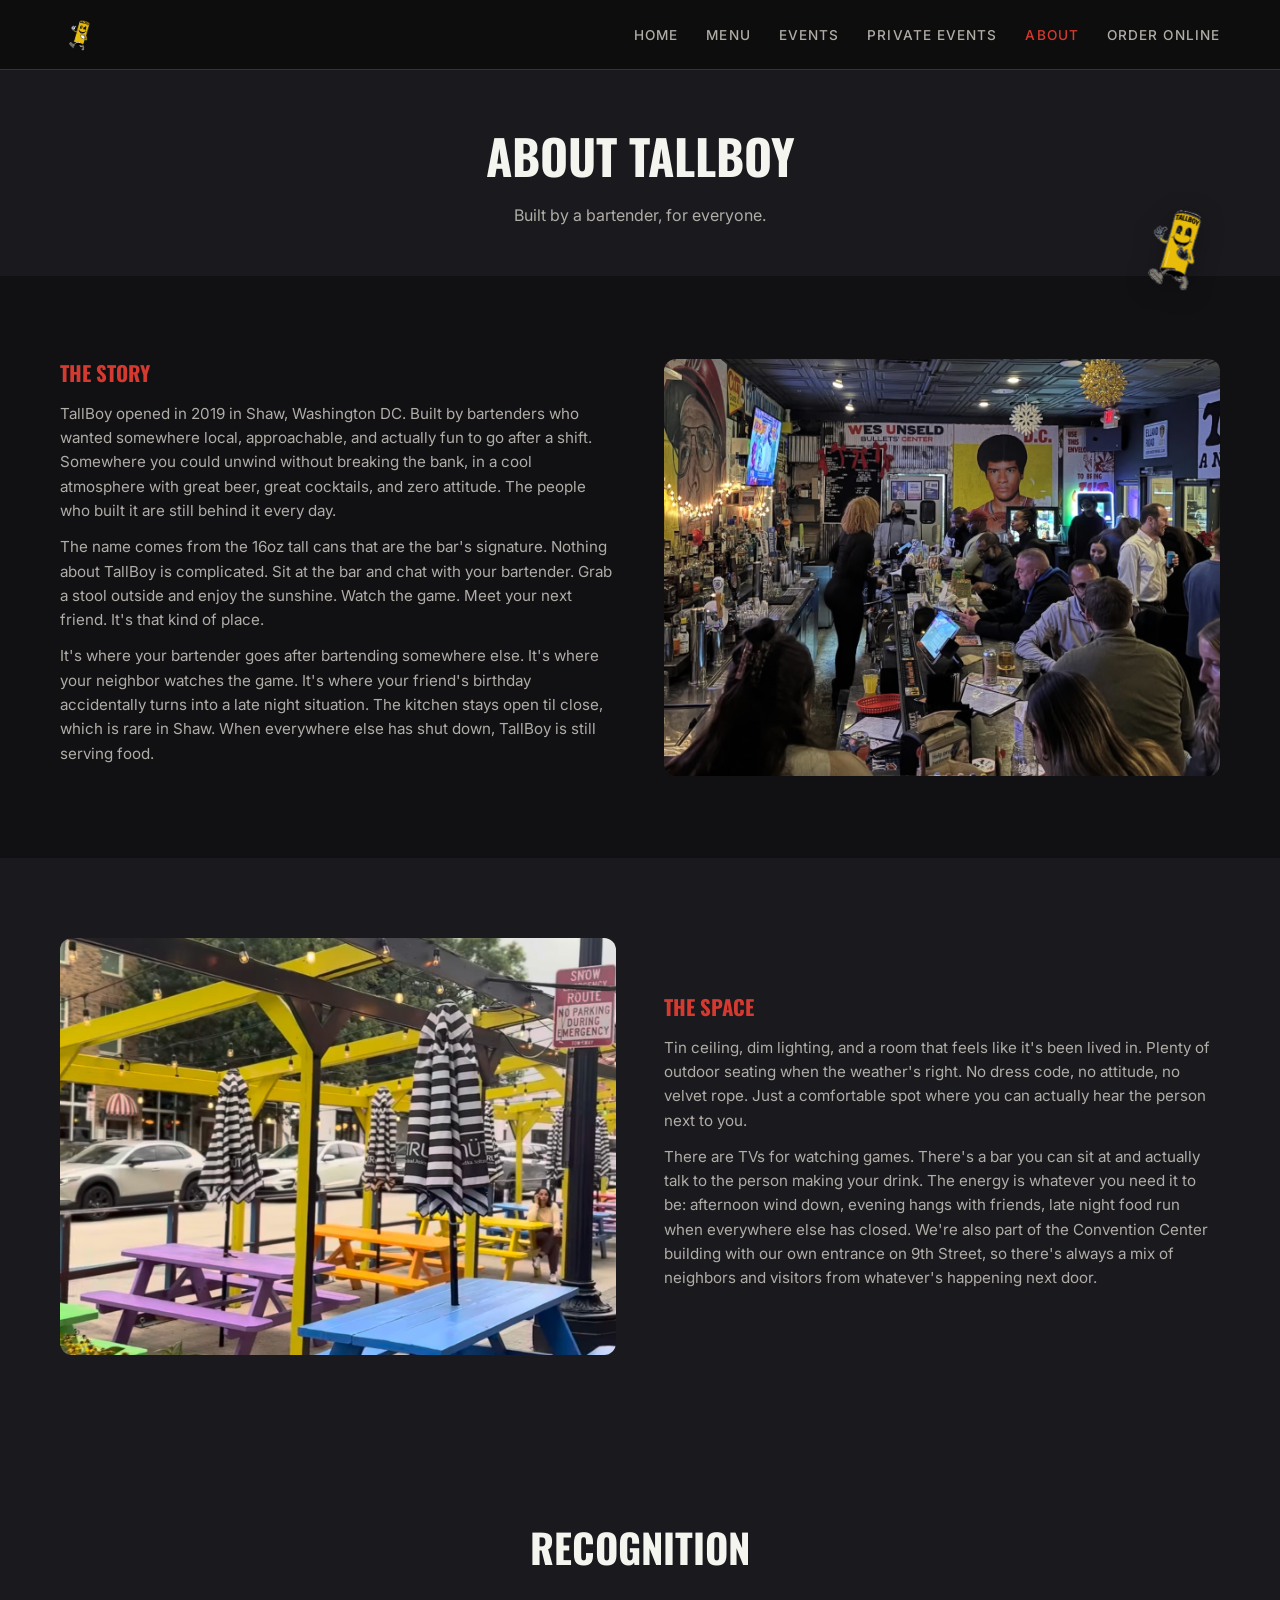
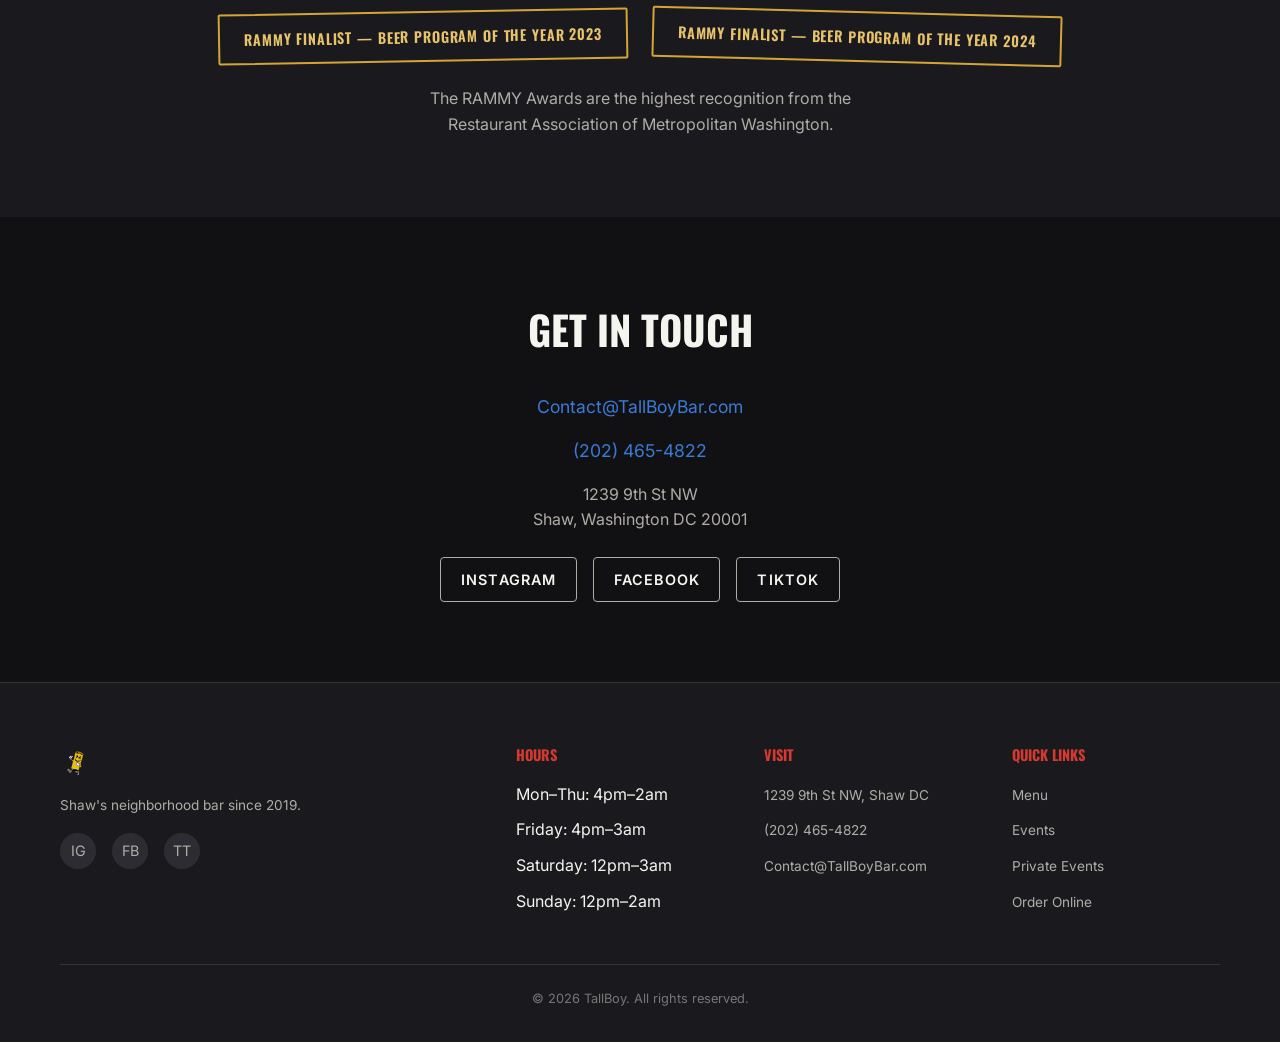
==== commit e75114b6: "Add mascot peek to menu, events, and about pages" ====
--- a/about.html
+++ b/about.html
@@ -70,6 +70,7 @@
       <h1>About TallBoy</h1>
       <p>Built by a bartender, for everyone.</p>
     </div>
+    <div class="mascot mascot-page-peek"><img src="assets/images/tallboy-mascot.png" alt="TallBoy mascot"></div>
   </div>
 
   <!-- The Story -->
--- a/styles.css
+++ b/styles.css
@@ -846,6 +846,8 @@
   padding: calc(var(--nav-height) + 48px) 0 48px;
   text-align: center;
   background: var(--bg-secondary);
+  position: relative;
+  overflow: visible;
 }
 
 .page-header h1 {
@@ -1392,6 +1394,35 @@
   50% { transform: translateY(-6px); }
 }
 
+/* ── Page Peek Mascot (subpages) ──────────────────────── */
+
+.mascot-page-peek {
+  position: absolute;
+  bottom: -30px;
+  right: 5%;
+  height: 110px;
+  z-index: 10;
+  animation: mascotPagePeek 0.8s ease-out 0.6s both;
+  cursor: pointer;
+}
+
+.mascot-page-peek img {
+  height: 100%;
+  width: auto;
+  display: block;
+  filter: drop-shadow(0 4px 12px rgba(0,0,0,0.3));
+}
+
+.mascot-page-peek:hover img {
+  animation: mascotBounce 0.5s ease;
+}
+
+@keyframes mascotPagePeek {
+  0% { transform: translateY(40px) rotate(10deg); opacity: 0; }
+  70% { transform: translateY(-5px) rotate(-2deg); opacity: 1; }
+  100% { transform: translateY(0) rotate(0deg); opacity: 1; }
+}
+
 /* ── Reduced Motion Respect ────────────────────────────── */
 
 @media (prefers-reduced-motion: reduce) {
@@ -1405,6 +1436,7 @@
   .mascot.spinning img { animation: none; }
   .mascot.waving img { animation: none; }
   .mascot-footer { animation: none; }
+  .mascot-page-peek { animation: none; opacity: 1; transform: none; }
   .btn:hover { transform: none; }
   .feature-card:hover { transform: none; }
   .vibe-photo:hover img { transform: none; }
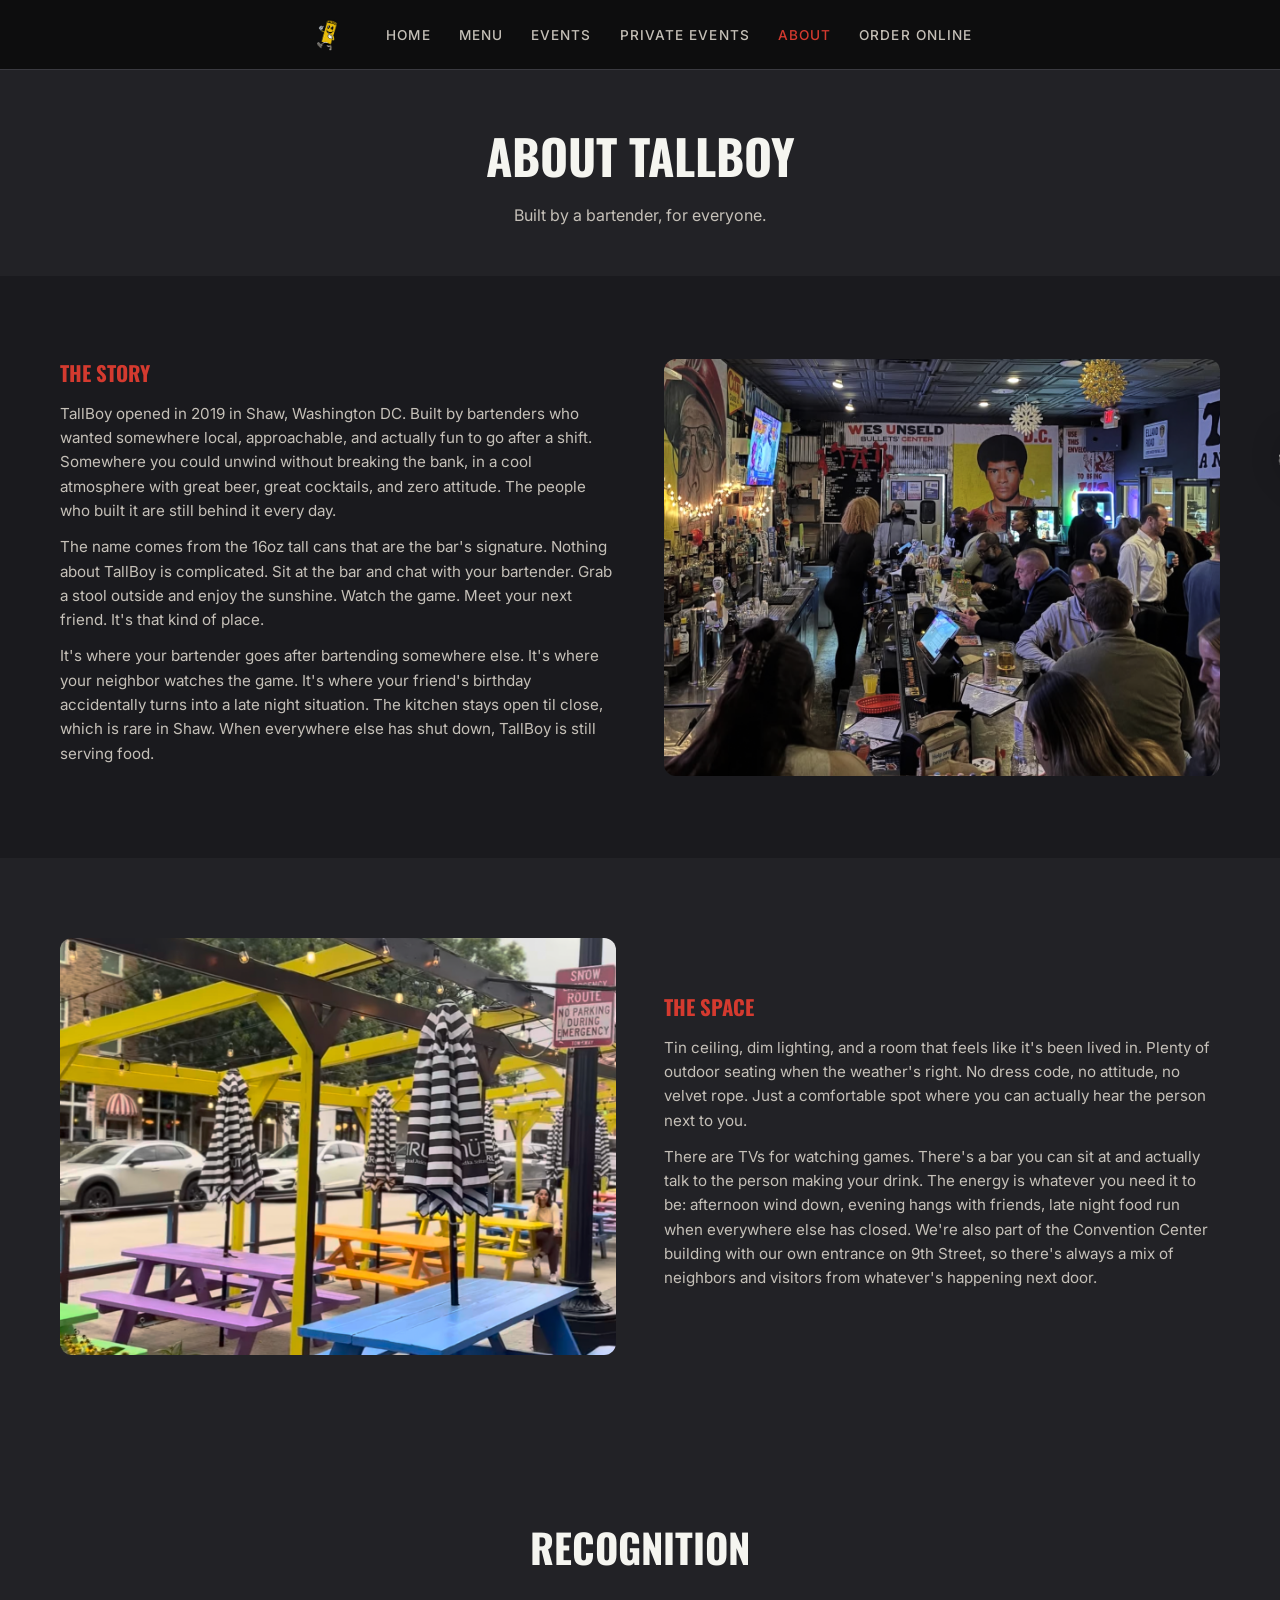
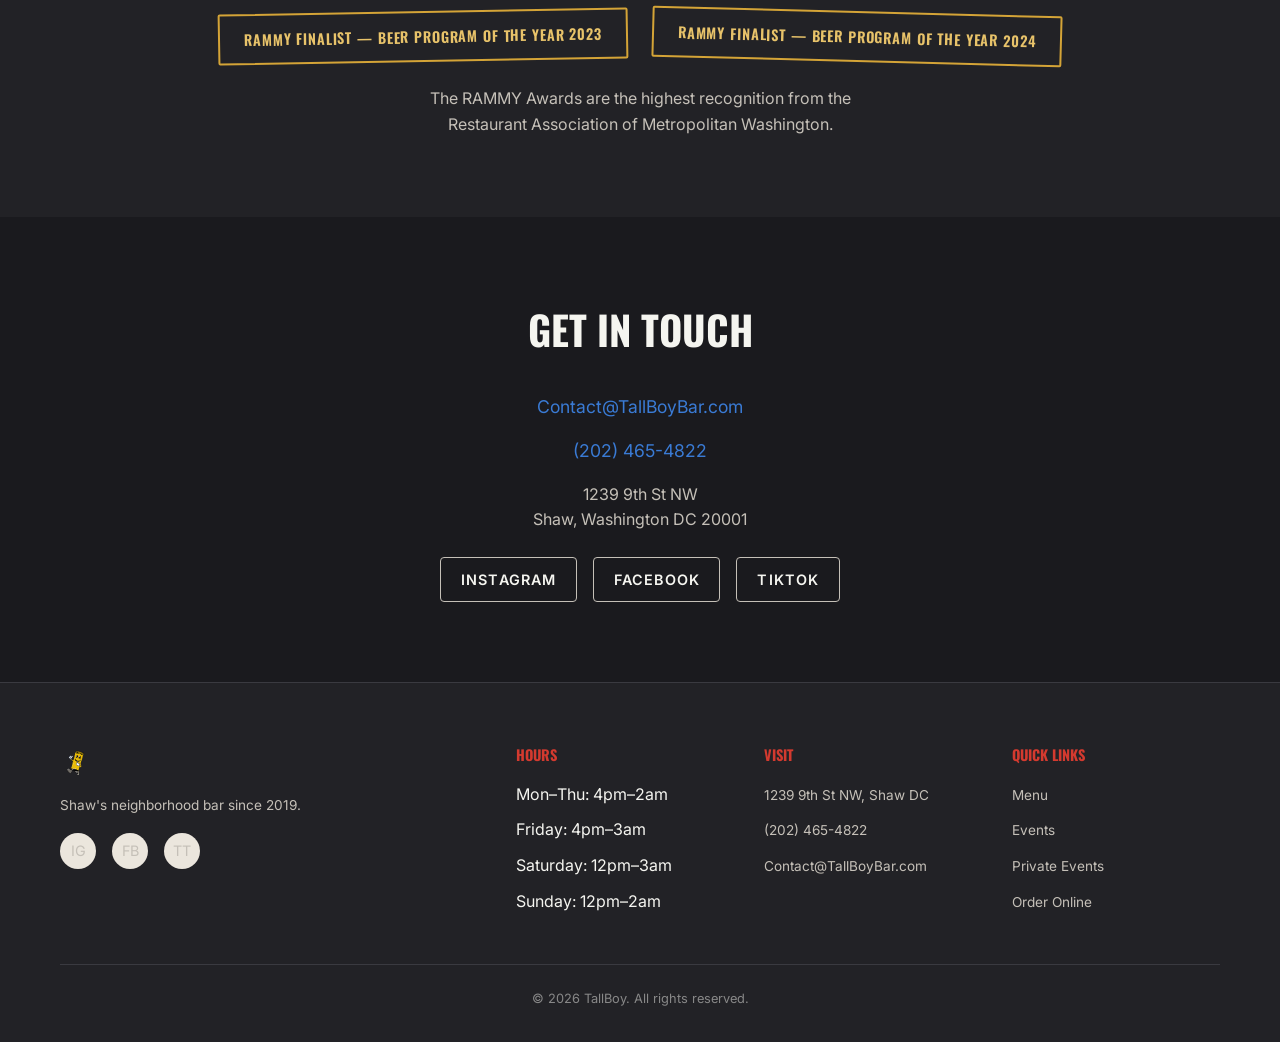
==== commit 066013c7: "Scroll-driven side peek mascot, solid eggshell mobile nav background" ====
--- a/about.html
+++ b/about.html
@@ -70,8 +70,10 @@
       <h1>About TallBoy</h1>
       <p>Built by a bartender, for everyone.</p>
     </div>
-    <div class="mascot mascot-page-peek"><img src="assets/images/tallboy-mascot.png" alt="TallBoy mascot"></div>
   </div>
+
+  <!-- Side Peek Mascot (scroll-driven) -->
+  <div class="mascot mascot-side-peek from-right" data-peek-section="2"><img src="assets/images/tallboy-mascot.png" alt="TallBoy mascot"></div>
 
   <!-- The Story -->
   <section class="section">
--- a/styles.css
+++ b/styles.css
@@ -4,15 +4,18 @@
    ═══════════════════════════════════════════════════════════ */
 
 :root {
-  /* Dark base — matches the industrial ceiling and dark beams */
-  --bg-primary: #111114;
-  --bg-secondary: #1a1a1e;
-  --bg-card: #232328;
-  --bg-accent: #2c2c32;
+  /* Dark base with warm eggshell cards */
+  --bg-primary: #1a1a1e;
+  --bg-secondary: #222226;
+  --bg-card: #f5f0e8;
+  --bg-accent: #ebe6dd;
   /* Text */
   --text-primary: #f5f5f0;
-  --text-secondary: #b0aca6;
-  --text-muted: #777;
+  --text-secondary: #c5c0b8;
+  --text-muted: #888;
+  /* Card text (dark on light cards) */
+  --text-on-card: #2a2a2e;
+  --text-on-card-secondary: #5a5850;
   /* Primary accent — red */
   --red: #d43a2f;
   --red-light: #e8524a;
@@ -26,7 +29,7 @@
   --gold-light: #e8c36a;
   --gold-dark: #b8892a;
   --green: #27ae60;
-  --border: #333338;
+  --border: #3a3a40;
   --font-display: 'Oswald', 'Impact', sans-serif;
   --font-body: 'Inter', -apple-system, BlinkMacSystemFont, 'Segoe UI', sans-serif;
   --max-width: 1200px;
@@ -81,7 +84,8 @@
   height: 100%;
   display: flex;
   align-items: center;
-  justify-content: space-between;
+  justify-content: center;
+  gap: 40px;
 }
 
 .nav-logo {
@@ -136,7 +140,7 @@
     left: 0;
     right: 0;
     bottom: 0;
-    background: var(--bg-primary);
+    background: #f5f0e8;
     flex-direction: column;
     align-items: center;
     justify-content: center;
@@ -147,6 +151,17 @@
 
   .nav-links a {
     font-size: 1.2rem;
+    color: var(--text-on-card);
+    font-weight: 600;
+  }
+
+  .nav-links a:hover,
+  .nav-links a.active {
+    color: var(--red);
+  }
+
+  .nav-inner {
+    justify-content: space-between;
   }
 
   .nav-toggle { display: block; }
@@ -348,10 +363,11 @@
   font-size: 1.3rem;
   text-transform: uppercase;
   margin-bottom: 8px;
+  color: var(--text-on-card);
 }
 
 .feature-card-body p {
-  color: var(--text-secondary);
+  color: var(--text-on-card-secondary);
   font-size: 0.9rem;
 }
 
@@ -375,6 +391,7 @@
   border-radius: 8px;
   padding: 16px;
   min-height: 120px;
+  color: var(--text-on-card);
 }
 
 .event-day-label {
@@ -391,6 +408,7 @@
   border-radius: 6px;
   padding: 10px 12px;
   margin-bottom: 8px;
+  color: var(--text-on-card);
 }
 
 .event-item-name {
@@ -401,18 +419,19 @@
 
 .event-item-time {
   font-size: 0.75rem;
-  color: var(--text-muted);
+  color: var(--text-on-card-secondary);
 }
 
 /* ── Convention Banner ──────────────────────────────────── */
 
 .convention-banner {
   background: linear-gradient(135deg, var(--bg-card) 0%, var(--bg-accent) 100%);
-  border: 1px solid var(--border);
+  border: 1px solid #d5d0c8;
   border-radius: 12px;
   padding: 32px;
   margin-top: 48px;
   text-align: center;
+  color: var(--text-on-card);
 }
 
 .convention-banner h3 {
@@ -432,9 +451,10 @@
 }
 
 .convention-item {
-  background: var(--bg-primary);
+  background: rgba(255,255,255,0.6);
   border-radius: 8px;
   padding: 16px;
+  color: var(--text-on-card);
 }
 
 .convention-item-name {
@@ -445,7 +465,7 @@
 
 .convention-item-date {
   font-size: 0.8rem;
-  color: var(--text-muted);
+  color: var(--text-on-card-secondary);
 }
 
 .convention-item-attendance {
@@ -647,7 +667,7 @@
   display: block;
   font-size: 0.85rem;
   font-weight: 500;
-  color: var(--text-secondary);
+  color: var(--text-on-card-secondary);
   margin-bottom: 6px;
 }
 
@@ -656,13 +676,23 @@
 .form-group textarea {
   width: 100%;
   padding: 12px 16px;
-  background: var(--bg-card);
-  border: 1px solid var(--border);
+  background: #ffffff;
+  border: 1px solid #d5d0c8;
   border-radius: 6px;
-  color: var(--text-primary);
+  color: var(--text-on-card);
   font-family: var(--font-body);
   font-size: 0.9rem;
   transition: border-color 0.2s;
+}
+
+.form-group input::placeholder,
+.form-group textarea::placeholder {
+  color: #a09a90;
+}
+
+.form-group select option {
+  background: #ffffff;
+  color: var(--text-on-card);
 }
 
 .form-group input:focus,
@@ -690,10 +720,11 @@
   font-size: 1.5rem;
   text-transform: uppercase;
   margin-bottom: 8px;
+  color: var(--text-on-card);
 }
 
 .email-signup p {
-  color: var(--text-secondary);
+  color: var(--text-on-card-secondary);
   margin-bottom: 24px;
   font-size: 0.9rem;
 }
@@ -706,11 +737,15 @@
 .email-form input {
   flex: 1;
   padding: 14px 18px;
-  background: var(--bg-primary);
-  border: 1px solid var(--border);
+  background: #ffffff;
+  border: 1px solid #d5d0c8;
   border-radius: 6px;
-  color: var(--text-primary);
+  color: var(--text-on-card);
   font-size: 0.9rem;
+}
+
+.email-form input::placeholder {
+  color: #a09a90;
 }
 
 .email-form input:focus { outline: none; border-color: var(--blue); }
@@ -1057,6 +1092,20 @@
   50% { box-shadow: 0 0 0 8px rgba(39, 174, 96, 0); }
 }
 
+@media (max-width: 768px) {
+  .open-now-badge {
+    position: static;
+    display: inline-flex;
+    margin-top: 12px;
+    left: 50%;
+    transform: translateX(0);
+  }
+
+  .open-now-badge-wrap {
+    text-align: center;
+  }
+}
+
 /* ── Button Upgrades ───────────────────────────────────── */
 
 .btn {
@@ -1394,33 +1443,67 @@
   50% { transform: translateY(-6px); }
 }
 
-/* ── Page Peek Mascot (subpages) ──────────────────────── */
-
-.mascot-page-peek {
-  position: absolute;
-  bottom: -30px;
-  right: 5%;
-  height: 110px;
-  z-index: 10;
-  animation: mascotPagePeek 0.8s ease-out 0.6s both;
+/* ── Side Peek Mascot (subpages, scroll-driven) ──────── */
+
+.mascot-side-peek {
+  position: fixed;
+  z-index: 100;
+  pointer-events: none;
+  transition: transform 0.4s cubic-bezier(0.34, 1.56, 0.64, 1);
   cursor: pointer;
 }
 
-.mascot-page-peek img {
-  height: 100%;
+.mascot-side-peek.from-left {
+  left: 0;
+  top: 45%;
+  transform: translateX(-100%);
+}
+
+.mascot-side-peek.from-right {
+  right: 0;
+  top: 45%;
+  transform: translateX(100%);
+}
+
+.mascot-side-peek.visible.from-left {
+  transform: translateX(-20%);
+  pointer-events: auto;
+}
+
+.mascot-side-peek.visible.from-right {
+  transform: translateX(20%);
+  pointer-events: auto;
+}
+
+.mascot-side-peek img {
+  height: 120px;
   width: auto;
   display: block;
-  filter: drop-shadow(0 4px 12px rgba(0,0,0,0.3));
-}
-
-.mascot-page-peek:hover img {
+  filter: drop-shadow(0 4px 16px rgba(0,0,0,0.35));
+}
+
+.mascot-side-peek.from-left img {
+  transform: rotate(90deg);
+}
+
+.mascot-side-peek.from-right img {
+  transform: rotate(-90deg);
+}
+
+.mascot-side-peek:hover img {
   animation: mascotBounce 0.5s ease;
 }
 
-@keyframes mascotPagePeek {
-  0% { transform: translateY(40px) rotate(10deg); opacity: 0; }
-  70% { transform: translateY(-5px) rotate(-2deg); opacity: 1; }
-  100% { transform: translateY(0) rotate(0deg); opacity: 1; }
+@media (max-width: 768px) {
+  .mascot-side-peek img {
+    height: 80px;
+  }
+  .mascot-side-peek.visible.from-left {
+    transform: translateX(-25%);
+  }
+  .mascot-side-peek.visible.from-right {
+    transform: translateX(25%);
+  }
 }
 
 /* ── Reduced Motion Respect ────────────────────────────── */
@@ -1436,7 +1519,7 @@
   .mascot.spinning img { animation: none; }
   .mascot.waving img { animation: none; }
   .mascot-footer { animation: none; }
-  .mascot-page-peek { animation: none; opacity: 1; transform: none; }
+  .mascot-side-peek { transition: none; }
   .btn:hover { transform: none; }
   .feature-card:hover { transform: none; }
   .vibe-photo:hover img { transform: none; }
